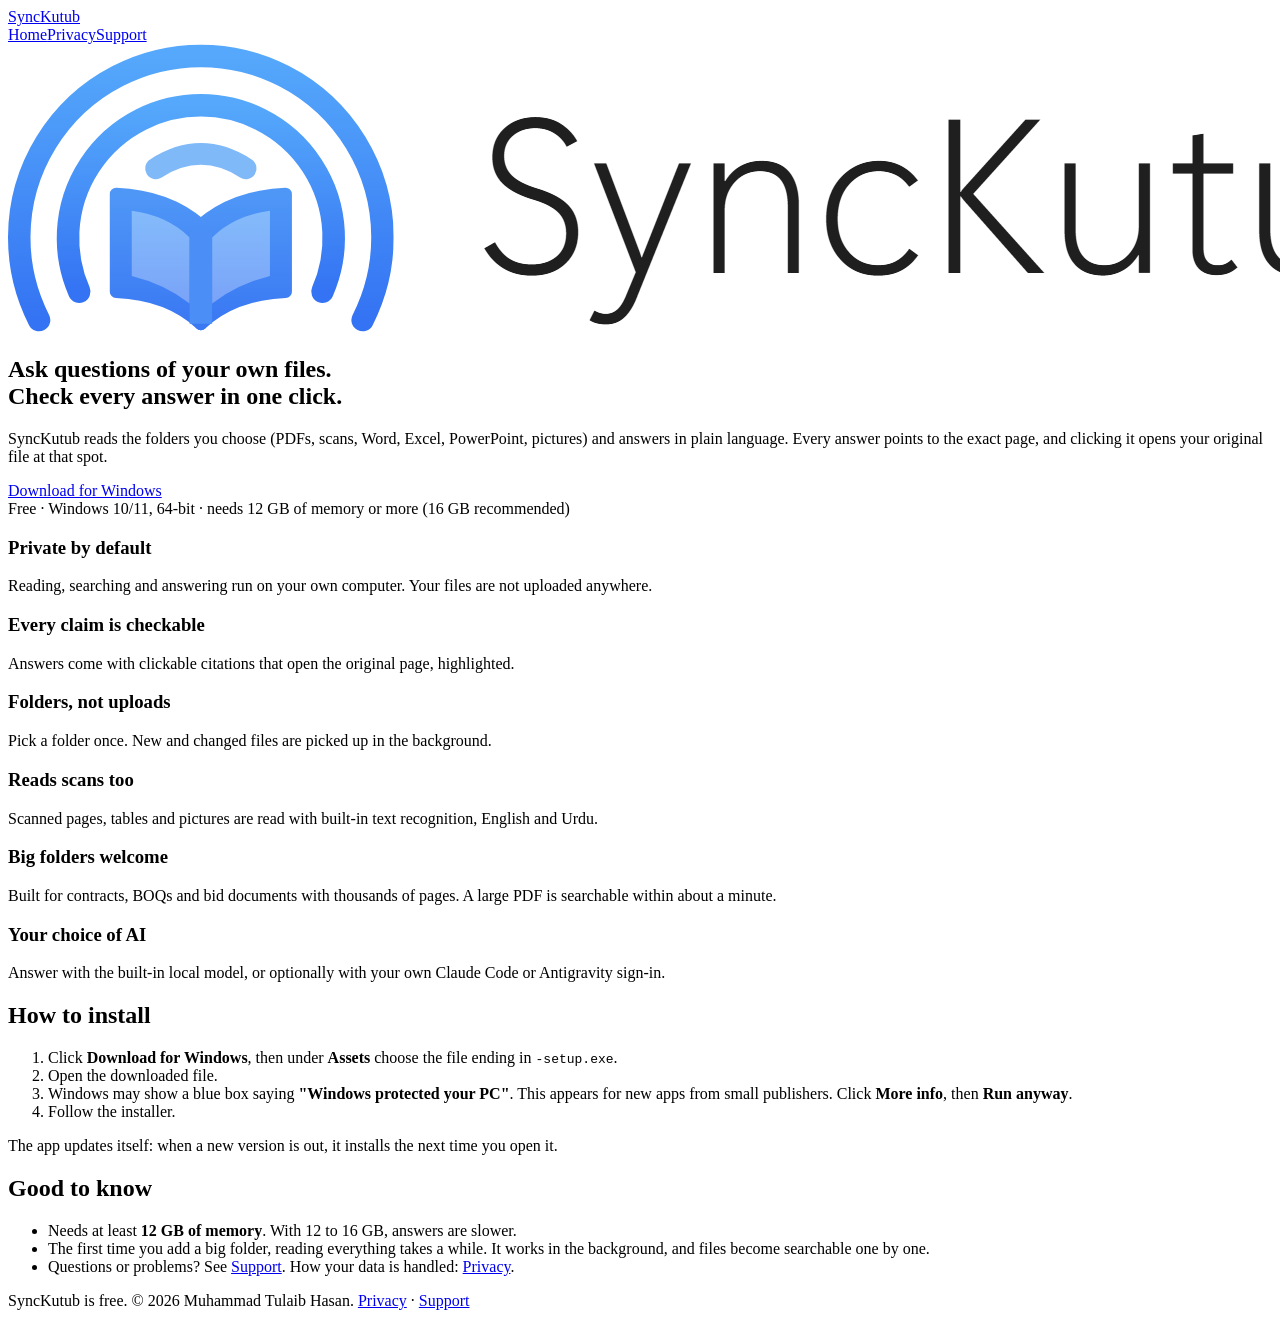
==== synckutub/index.html @ 7b394879 "SyncKutub landing, privacy and support pages Co-Authored-By: Claude Sonnet 5.5 <noreply@anthropic.co" ====
<!doctype html><html lang="en"><head><meta charset="utf-8"><meta name="viewport" content="width=device-width,initial-scale=1">
<title>SyncKutub - ask questions of your own files</title><meta name="description" content="A free Windows app that answers questions from your own files, with clickable citations that open the exact spot."><link rel="icon" href="icon-1024.png"><link rel="stylesheet" href="style.css"></head><body>
<header><div class="wrap"><a class="brand" href="./">SyncKutub</a><nav><a href="./">Home</a><a href="privacy.html">Privacy</a><a href="support.html">Support</a></nav></div></header>
<main class="wrap">
<section class="hero">
<picture><source media="(prefers-color-scheme:dark)" srcset="wordmark-dark.png"><img src="wordmark-light.png" alt="SyncKutub"></picture>
<h1>Ask questions of your own files.<br>Check every answer in one click.</h1>
<p>SyncKutub reads the folders you choose (PDFs, scans, Word, Excel, PowerPoint, pictures) and answers in plain language. Every answer points to the exact page, and clicking it opens your original file at that spot.</p>
<a class="btn" href="https://github.com/tulaibhasan/synckutub-releases/releases/latest">Download for Windows</a>
<div class="small">Free &middot; Windows 10/11, 64-bit &middot; needs 12 GB of memory or more (16 GB recommended)</div>
</section>

<div class="grid">
<div class="card"><h3>Private by default</h3><p>Reading, searching and answering run on your own computer. Your files are not uploaded anywhere.</p></div>
<div class="card"><h3>Every claim is checkable</h3><p>Answers come with clickable citations that open the original page, highlighted.</p></div>
<div class="card"><h3>Folders, not uploads</h3><p>Pick a folder once. New and changed files are picked up in the background.</p></div>
<div class="card"><h3>Reads scans too</h3><p>Scanned pages, tables and pictures are read with built-in text recognition, English and Urdu.</p></div>
<div class="card"><h3>Big folders welcome</h3><p>Built for contracts, BOQs and bid documents with thousands of pages. A large PDF is searchable within about a minute.</p></div>
<div class="card"><h3>Your choice of AI</h3><p>Answer with the built-in local model, or optionally with your own Claude Code or Antigravity sign-in.</p></div>
</div>

<h2>How to install</h2>
<ol>
<li>Click <b>Download for Windows</b>, then under <b>Assets</b> choose the file ending in <code>-setup.exe</code>.</li>
<li>Open the downloaded file.</li>
<li>Windows may show a blue box saying <b>"Windows protected your PC"</b>. This appears for new apps from small publishers. Click <b>More info</b>, then <b>Run anyway</b>.</li>
<li>Follow the installer.</li>
</ol>
<div class="note">The app updates itself: when a new version is out, it installs the next time you open it.</div>

<h2>Good to know</h2>
<ul>
<li>Needs at least <b>12 GB of memory</b>. With 12 to 16 GB, answers are slower.</li>
<li>The first time you add a big folder, reading everything takes a while. It works in the background, and files become searchable one by one.</li>
<li>Questions or problems? See <a href="support.html">Support</a>. How your data is handled: <a href="privacy.html">Privacy</a>.</li>
</ul>
</main>
<footer><div class="wrap">SyncKutub is free. &copy; 2026 Muhammad Tulaib Hasan. <a href="privacy.html">Privacy</a> &middot; <a href="support.html">Support</a></div></footer></body></html>
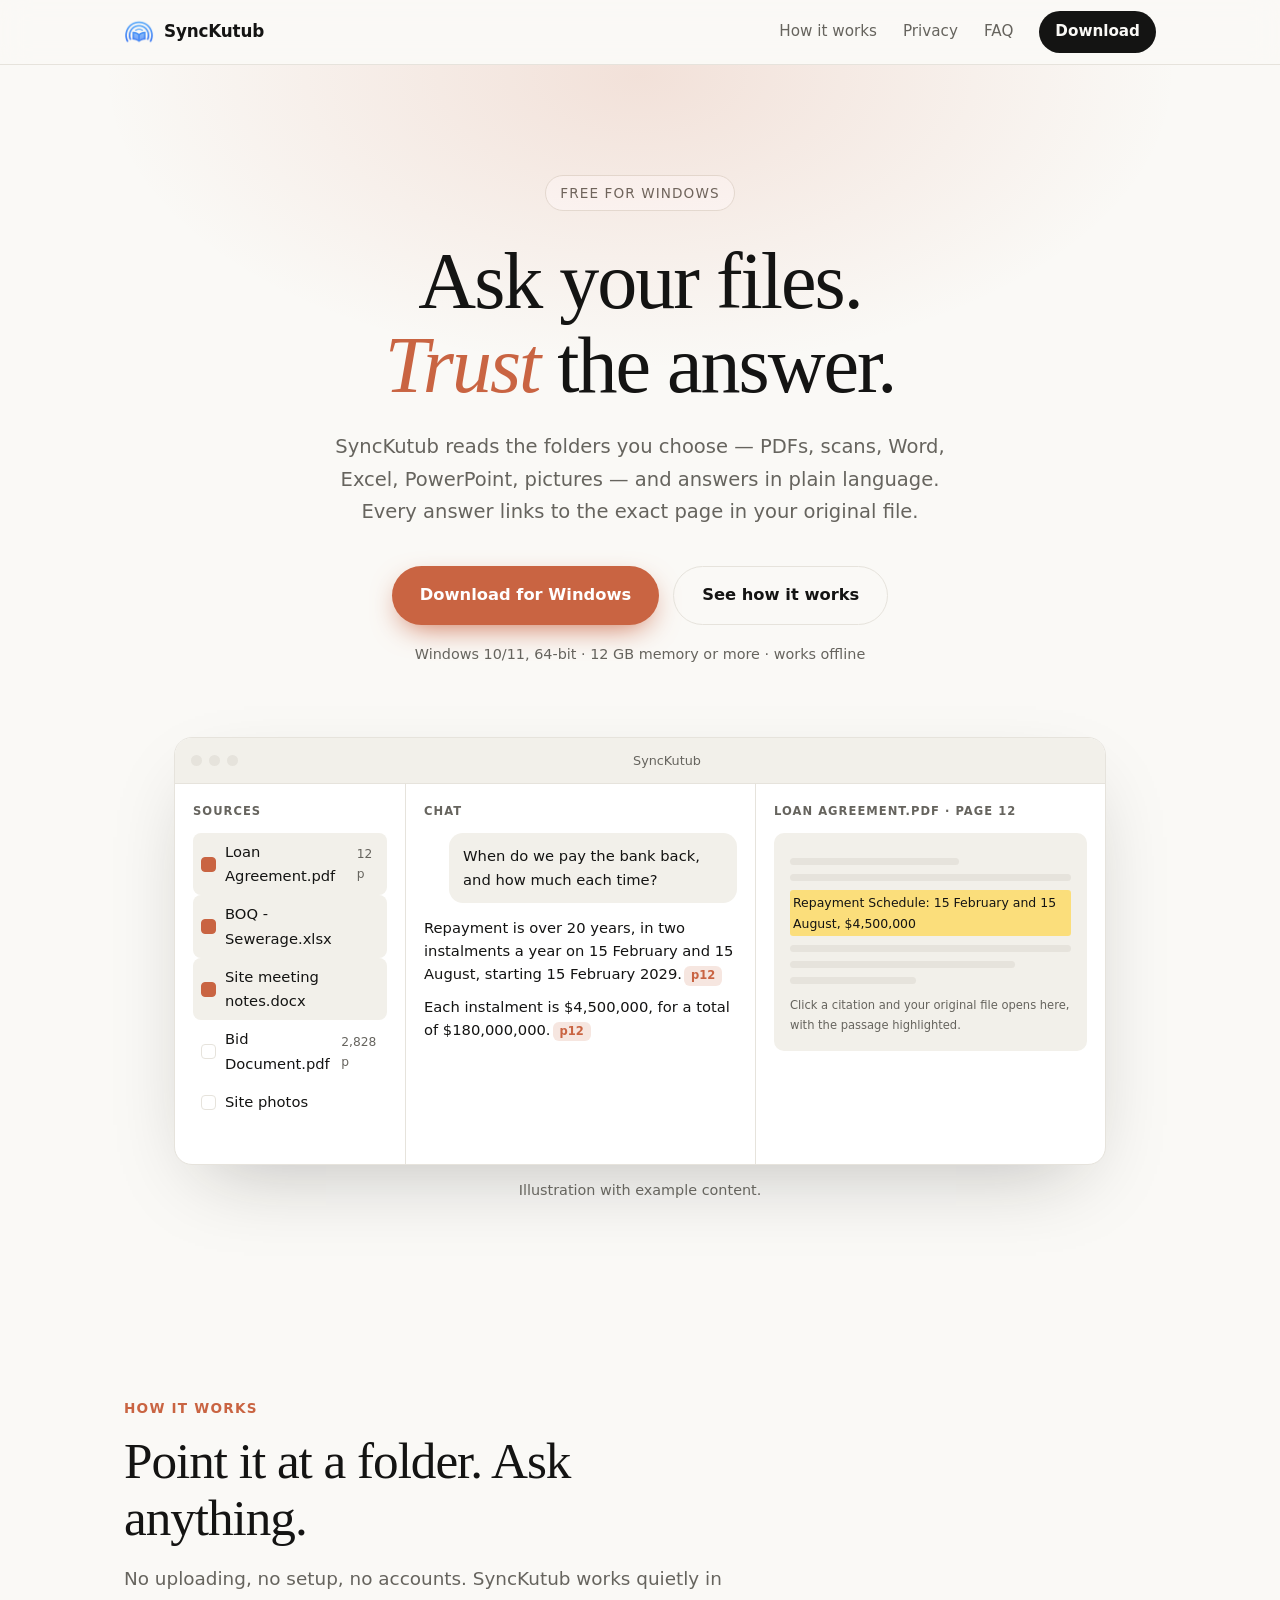
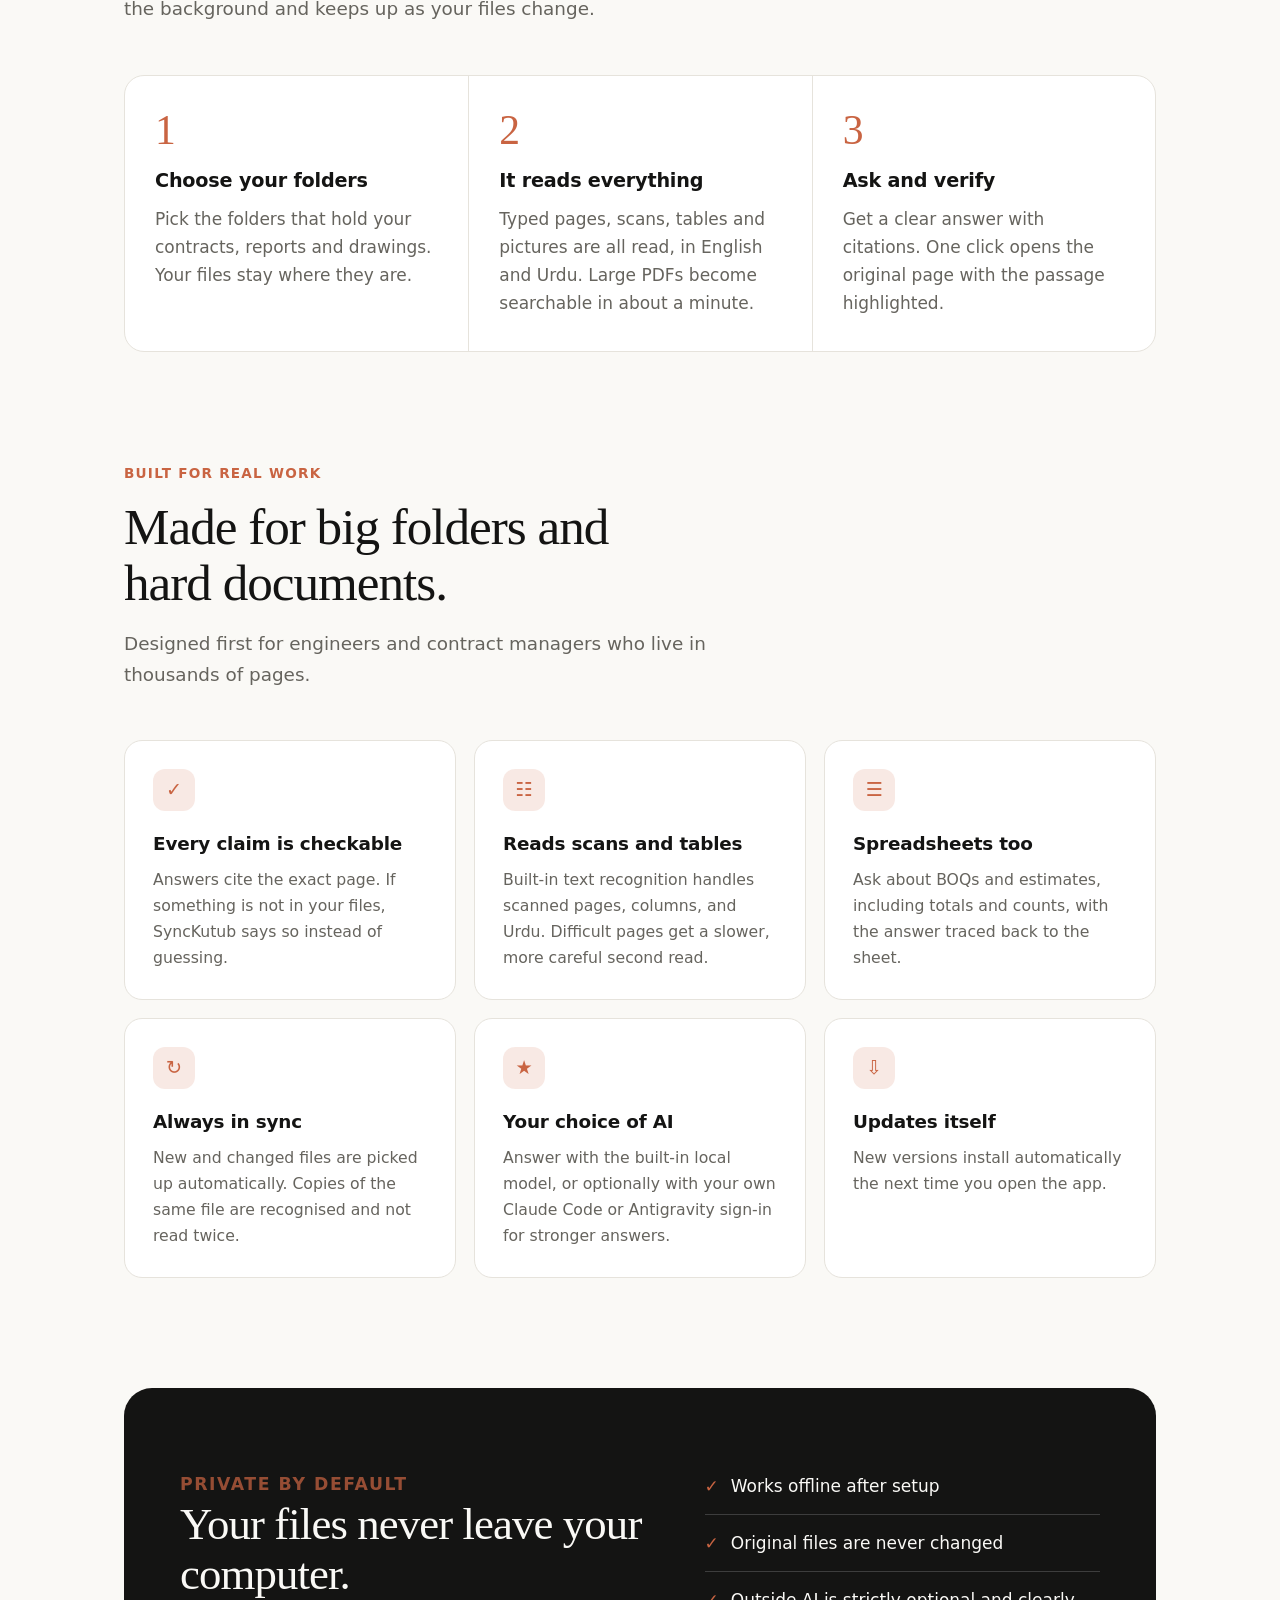
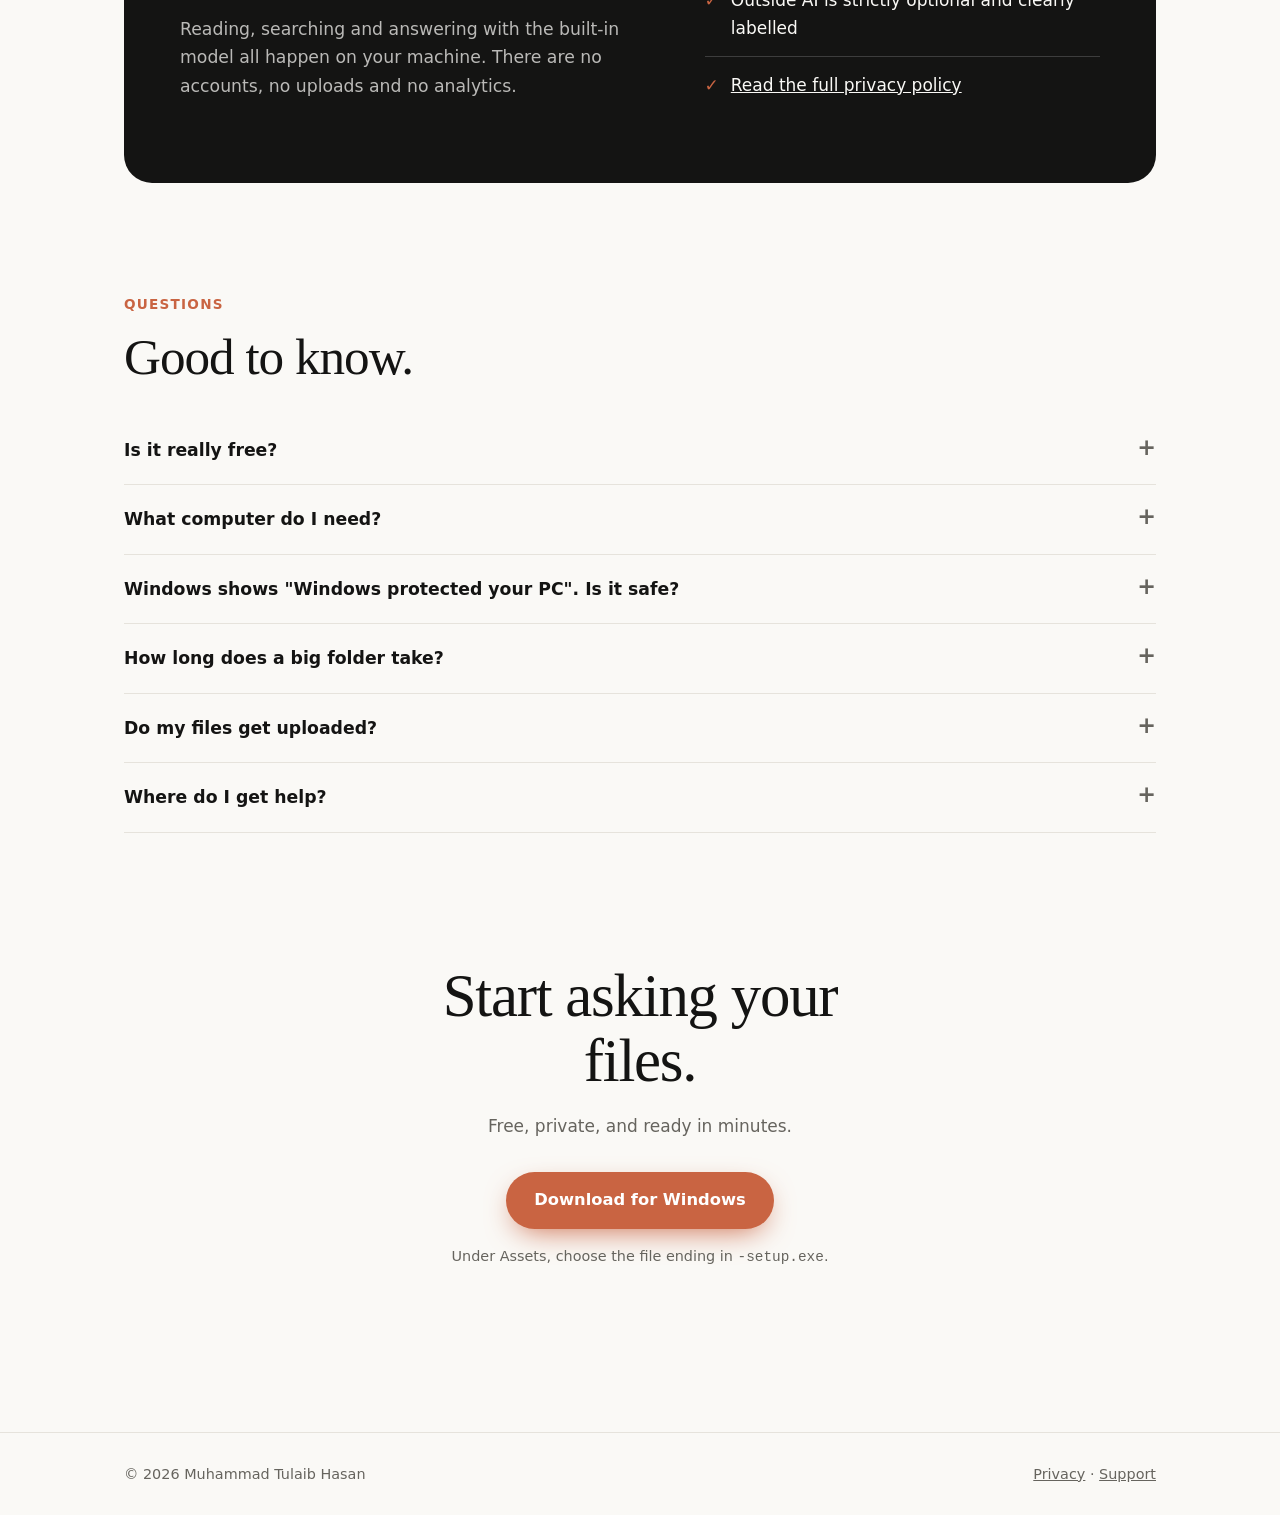
==== commit 05541ff9: "Redesign landing page Co-Authored-By: Claude Sonnet 5.5 <noreply@anthropic.com>" ====
--- a/synckutub/index.html
+++ b/synckutub/index.html
@@ -1,38 +1,90 @@
 <!doctype html><html lang="en"><head><meta charset="utf-8"><meta name="viewport" content="width=device-width,initial-scale=1">
-<title>SyncKutub - ask questions of your own files</title><meta name="description" content="A free Windows app that answers questions from your own files, with clickable citations that open the exact spot."><link rel="icon" href="icon-1024.png"><link rel="stylesheet" href="style.css"></head><body>
-<header><div class="wrap"><a class="brand" href="./">SyncKutub</a><nav><a href="./">Home</a><a href="privacy.html">Privacy</a><a href="support.html">Support</a></nav></div></header>
-<main class="wrap">
-<section class="hero">
-<picture><source media="(prefers-color-scheme:dark)" srcset="wordmark-dark.png"><img src="wordmark-light.png" alt="SyncKutub"></picture>
-<h1>Ask questions of your own files.<br>Check every answer in one click.</h1>
-<p>SyncKutub reads the folders you choose (PDFs, scans, Word, Excel, PowerPoint, pictures) and answers in plain language. Every answer points to the exact page, and clicking it opens your original file at that spot.</p>
-<a class="btn" href="https://github.com/tulaibhasan/synckutub-releases/releases/latest">Download for Windows</a>
-<div class="small">Free &middot; Windows 10/11, 64-bit &middot; needs 12 GB of memory or more (16 GB recommended)</div>
+<title>SyncKutub - ask questions of your own files</title>
+<meta name="description" content="A free Windows app that answers questions from your own files, with clickable citations that open the exact page, highlighted.">
+<meta property="og:title" content="SyncKutub"><meta property="og:description" content="Ask questions of your own files. Check every answer in one click.">
+<link rel="icon" href="icon-1024.png"><link rel="stylesheet" href="style.css"></head><body>
+<header><div class="wrap"><a class="brand" href="./"><img src="icon-1024.png" alt="">SyncKutub</a>
+<nav><a href="#how">How it works</a><a href="#privacy">Privacy</a><a href="#faq">FAQ</a><a class="navbtn" href="https://github.com/tulaibhasan/synckutub-releases/releases/latest">Download</a></nav></div></header>
+
+<main>
+<section class="hero"><div class="wrap">
+<span class="eyebrow">Free for Windows</span>
+<h1>Ask your files. <em>Trust</em> the answer.</h1>
+<p class="lead">SyncKutub reads the folders you choose &mdash; PDFs, scans, Word, Excel, PowerPoint, pictures &mdash; and answers in plain language. Every answer links to the exact page in your original file.</p>
+<div class="cta"><a class="btn" href="https://github.com/tulaibhasan/synckutub-releases/releases/latest">Download for Windows</a><a class="btn ghost" href="#how">See how it works</a></div>
+<p class="small">Windows 10/11, 64-bit &middot; 12 GB memory or more &middot; works offline</p>
+</div>
+
+<div class="stage rv"><div class="app" aria-label="Illustration of the SyncKutub window">
+<div class="bar"><i></i><i></i><i></i><span>SyncKutub</span></div>
+<div class="cols">
+<div class="pane srcs"><h5>Sources</h5>
+<div class="src on"><b></b>Loan Agreement.pdf<small>12 p</small></div>
+<div class="src on"><b></b>BOQ - Sewerage.xlsx</div>
+<div class="src on"><b></b>Site meeting notes.docx</div>
+<div class="src"><b></b>Bid Document.pdf<small>2,828 p</small></div>
+<div class="src"><b></b>Site photos</div></div>
+<div class="pane"><h5>Chat</h5>
+<div class="q">When do we pay the bank back, and how much each time?</div>
+<div class="ans"><p>Repayment is over 20 years, in two instalments a year on 15 February and 15 August, starting 15 February 2029.<span class="cite">p12</span></p>
+<p>Each instalment is $4,500,000, for a total of $180,000,000.<span class="cite">p12</span></p></div></div>
+<div class="pane pg"><h5>Loan Agreement.pdf &middot; page 12</h5>
+<div class="page"><div class="ln" style="width:60%"></div><div class="ln"></div>
+<mark>Repayment Schedule: 15 February and 15 August, $4,500,000</mark>
+<div class="ln"></div><div class="ln" style="width:80%"></div><div class="ln" style="width:45%"></div>
+<div class="cap">Click a citation and your original file opens here, with the passage highlighted.</div></div></div>
+</div></div>
+<p class="small" style="margin-top:14px">Illustration with example content.</p></div>
 </section>
 
+<section class="block" id="how"><div class="wrap">
+<p class="kicker rv">How it works</p>
+<h2 class="big rv">Point it at a folder. Ask anything.</h2>
+<p class="sub rv">No uploading, no setup, no accounts. SyncKutub works quietly in the background and keeps up as your files change.</p>
+<div class="steps rv">
+<div class="step"><div class="n">1</div><h3>Choose your folders</h3><p>Pick the folders that hold your contracts, reports and drawings. Your files stay where they are.</p></div>
+<div class="step"><div class="n">2</div><h3>It reads everything</h3><p>Typed pages, scans, tables and pictures are all read, in English and Urdu. Large PDFs become searchable in about a minute.</p></div>
+<div class="step"><div class="n">3</div><h3>Ask and verify</h3><p>Get a clear answer with citations. One click opens the original page with the passage highlighted.</p></div>
+</div></div></section>
+
+<section class="block"><div class="wrap">
+<p class="kicker rv">Built for real work</p>
+<h2 class="big rv">Made for big folders and hard documents.</h2>
+<p class="sub rv">Designed first for engineers and contract managers who live in thousands of pages.</p>
 <div class="grid">
-<div class="card"><h3>Private by default</h3><p>Reading, searching and answering run on your own computer. Your files are not uploaded anywhere.</p></div>
-<div class="card"><h3>Every claim is checkable</h3><p>Answers come with clickable citations that open the original page, highlighted.</p></div>
-<div class="card"><h3>Folders, not uploads</h3><p>Pick a folder once. New and changed files are picked up in the background.</p></div>
-<div class="card"><h3>Reads scans too</h3><p>Scanned pages, tables and pictures are read with built-in text recognition, English and Urdu.</p></div>
-<div class="card"><h3>Big folders welcome</h3><p>Built for contracts, BOQs and bid documents with thousands of pages. A large PDF is searchable within about a minute.</p></div>
-<div class="card"><h3>Your choice of AI</h3><p>Answer with the built-in local model, or optionally with your own Claude Code or Antigravity sign-in.</p></div>
-</div>
+<div class="card rv"><div class="ic">&#10003;</div><h3>Every claim is checkable</h3><p>Answers cite the exact page. If something is not in your files, SyncKutub says so instead of guessing.</p></div>
+<div class="card rv"><div class="ic">&#9783;</div><h3>Reads scans and tables</h3><p>Built-in text recognition handles scanned pages, columns, and Urdu. Difficult pages get a slower, more careful second read.</p></div>
+<div class="card rv"><div class="ic">&#9776;</div><h3>Spreadsheets too</h3><p>Ask about BOQs and estimates, including totals and counts, with the answer traced back to the sheet.</p></div>
+<div class="card rv"><div class="ic">&#8635;</div><h3>Always in sync</h3><p>New and changed files are picked up automatically. Copies of the same file are recognised and not read twice.</p></div>
+<div class="card rv"><div class="ic">&#9733;</div><h3>Your choice of AI</h3><p>Answer with the built-in local model, or optionally with your own Claude Code or Antigravity sign-in for stronger answers.</p></div>
+<div class="card rv"><div class="ic">&#8681;</div><h3>Updates itself</h3><p>New versions install automatically the next time you open the app.</p></div>
+</div></div></section>
 
-<h2>How to install</h2>
-<ol>
-<li>Click <b>Download for Windows</b>, then under <b>Assets</b> choose the file ending in <code>-setup.exe</code>.</li>
-<li>Open the downloaded file.</li>
-<li>Windows may show a blue box saying <b>"Windows protected your PC"</b>. This appears for new apps from small publishers. Click <b>More info</b>, then <b>Run anyway</b>.</li>
-<li>Follow the installer.</li>
-</ol>
-<div class="note">The app updates itself: when a new version is out, it installs the next time you open it.</div>
+<section class="block" id="privacy"><div class="wrap"><div class="privacy rv">
+<div><p class="kicker">Private by default</p><h2>Your files never leave your computer.</h2><p>Reading, searching and answering with the built-in model all happen on your machine. There are no accounts, no uploads and no analytics.</p></div>
+<ul><li><b>&#10003;</b>Works offline after setup</li><li><b>&#10003;</b>Original files are never changed</li><li><b>&#10003;</b>Outside AI is strictly optional and clearly labelled</li><li><b>&#10003;</b><span><a href="privacy.html" style="color:inherit">Read the full privacy policy</a></span></li></ul>
+</div></div></section>
 
-<h2>Good to know</h2>
-<ul>
-<li>Needs at least <b>12 GB of memory</b>. With 12 to 16 GB, answers are slower.</li>
-<li>The first time you add a big folder, reading everything takes a while. It works in the background, and files become searchable one by one.</li>
-<li>Questions or problems? See <a href="support.html">Support</a>. How your data is handled: <a href="privacy.html">Privacy</a>.</li>
-</ul>
+<section class="block" id="faq"><div class="wrap">
+<p class="kicker rv">Questions</p><h2 class="big rv">Good to know.</h2>
+<div class="faq rv" style="margin-top:30px">
+<details><summary>Is it really free?</summary><p>Yes. SyncKutub is free to download and use.</p></details>
+<details><summary>What computer do I need?</summary><p>Windows 10 or 11 (64-bit) with at least 12 GB of memory. 16 GB or more is recommended; with 12 to 16 GB, answers are slower.</p></details>
+<details><summary>Windows shows "Windows protected your PC". Is it safe?</summary><p>This warning appears for new apps from small publishers. Click <b>More info</b>, then <b>Run anyway</b>. The installer is published openly on GitHub.</p></details>
+<details><summary>How long does a big folder take?</summary><p>It works in the background and files become searchable one by one. A large PDF is searchable by words in about a minute; scanned and image-heavy folders take longer.</p></details>
+<details><summary>Do my files get uploaded?</summary><p>No. Only if you choose Claude Code or Antigravity as the answering tool are the short passages for your question sent to that service, under your own sign-in. The app tells you when this is on.</p></details>
+<details><summary>Where do I get help?</summary><p>See the <a href="support.html">support page</a>.</p></details>
+</div></div></section>
+
+<section class="final"><div class="wrap rv">
+<h2>Start asking your files.</h2><p>Free, private, and ready in minutes.</p>
+<a class="btn" href="https://github.com/tulaibhasan/synckutub-releases/releases/latest">Download for Windows</a>
+<p class="small" style="margin-top:16px">Under Assets, choose the file ending in <code>-setup.exe</code>.</p></div></section>
 </main>
-<footer><div class="wrap">SyncKutub is free. &copy; 2026 Muhammad Tulaib Hasan. <a href="privacy.html">Privacy</a> &middot; <a href="support.html">Support</a></div></footer></body></html>
+
+<footer><div class="wrap"><span>&copy; 2026 Muhammad Tulaib Hasan</span><span><a href="privacy.html">Privacy</a> &middot; <a href="support.html">Support</a></span></div></footer>
+<script>
+var els=document.querySelectorAll('.rv');
+if('IntersectionObserver' in window){var io=new IntersectionObserver(function(e){e.forEach(function(x){if(x.isIntersecting){x.target.classList.add('in');io.unobserve(x.target)}})},{threshold:.12});els.forEach(function(el){io.observe(el)})}else{els.forEach(function(el){el.classList.add('in')})}
+</script>
+</body></html>
--- a/synckutub/style.css
+++ b/synckutub/style.css
@@ -0,0 +1,120 @@
+:root{
+  --bg:#faf9f6;--bg2:#f2f0ea;--fg:#141413;--mute:#66645e;--line:#e6e3dc;--card:#ffffff;
+  --accent:#c96442;--accent-ink:#ffffff;--blue:#2f6fed;--glow:rgba(201,100,66,.16);--shadow:0 30px 80px -30px rgba(20,20,19,.28);
+  --serif:"Iowan Old Style","Palatino Linotype",Palatino,Georgia,"Times New Roman",serif;
+  --sans:"Segoe UI Variable Text","Segoe UI",system-ui,-apple-system,sans-serif;
+}
+@media (prefers-color-scheme:dark){:root{
+  --bg:#141413;--bg2:#1c1c1a;--fg:#f3f1ea;--mute:#a09d94;--line:#2e2d2a;--card:#1f1f1d;
+  --accent:#e07a56;--glow:rgba(224,122,86,.14);--shadow:0 30px 80px -30px rgba(0,0,0,.8);--blue:#6b9bff}}
+*{box-sizing:border-box}
+html{scroll-behavior:smooth}
+body{margin:0;background:var(--bg);color:var(--fg);font:17px/1.65 var(--sans);-webkit-font-smoothing:antialiased}
+.wrap{max-width:1080px;margin:0 auto;padding:0 24px}
+a{color:var(--accent)}
+/* header */
+header{position:sticky;top:0;z-index:20;background:color-mix(in srgb,var(--bg) 82%,transparent);backdrop-filter:blur(14px);-webkit-backdrop-filter:blur(14px);border-bottom:1px solid var(--line)}
+header .wrap{display:flex;align-items:center;justify-content:space-between;height:64px}
+header a.brand{display:flex;align-items:center;gap:10px;font-weight:600;color:var(--fg);text-decoration:none;font-size:1.05rem;letter-spacing:-.01em}
+header a.brand img{width:30px;height:30px;border-radius:8px}
+nav{display:flex;align-items:center;gap:26px}
+nav a{color:var(--mute);text-decoration:none;font-size:.95rem}
+nav a:hover{color:var(--fg)}
+nav a.navbtn{background:var(--fg);color:var(--bg);padding:8px 16px;border-radius:999px;font-weight:600}
+nav a.navbtn:hover{color:var(--bg);opacity:.88}
+/* buttons */
+.btn{display:inline-flex;align-items:center;gap:8px;background:var(--accent);color:var(--accent-ink);padding:15px 28px;border-radius:999px;text-decoration:none;font-weight:600;font-size:1.02rem;box-shadow:0 10px 30px -10px var(--accent);transition:transform .15s,box-shadow .15s}
+.btn:hover{transform:translateY(-2px)}
+.btn.ghost{background:transparent;color:var(--fg);box-shadow:none;border:1px solid var(--line)}
+.btn.ghost:hover{border-color:var(--mute)}
+.small{font-size:.9rem;color:var(--mute)}
+/* hero */
+.hero{position:relative;text-align:center;padding:110px 0 70px;overflow:hidden}
+.hero::before{content:"";position:absolute;inset:-200px 0 auto 0;height:700px;background:radial-gradient(ellipse 60% 60% at 50% 30%,var(--glow),transparent 70%);pointer-events:none}
+.eyebrow{display:inline-block;font-size:.85rem;letter-spacing:.08em;text-transform:uppercase;color:var(--mute);border:1px solid var(--line);padding:6px 14px;border-radius:999px;margin-bottom:28px;background:var(--card)}
+.hero h1{position:relative;font-family:var(--serif);font-weight:500;font-size:clamp(2.6rem,6.4vw,5rem);line-height:1.05;letter-spacing:-.025em;margin:0 auto 24px;max-width:15ch}
+.hero h1 em{font-style:italic;color:var(--accent)}
+.hero .lead{position:relative;color:var(--mute);font-size:1.22rem;max-width:620px;margin:0 auto 38px}
+.cta{position:relative;display:flex;gap:14px;justify-content:center;flex-wrap:wrap}
+.hero .small{position:relative;margin-top:18px}
+/* app mock */
+.stage{position:relative;max-width:980px;margin:70px auto 0;padding:0 24px}
+.app{background:var(--card);border:1px solid var(--line);border-radius:18px;box-shadow:var(--shadow);overflow:hidden;text-align:left;font-size:.92rem}
+.bar{display:flex;align-items:center;gap:7px;padding:12px 16px;border-bottom:1px solid var(--line);background:var(--bg2)}
+.bar i{width:11px;height:11px;border-radius:50%;background:var(--line);display:block}
+.bar span{margin:0 auto;color:var(--mute);font-size:.8rem}
+.cols{display:grid;grid-template-columns:230px 1fr 1fr}
+.pane{padding:18px;min-height:380px}
+.pane+.pane{border-left:1px solid var(--line)}
+.pane h5{margin:0 0 12px;font-size:.72rem;letter-spacing:.09em;text-transform:uppercase;color:var(--mute);font-weight:600}
+.src{display:flex;align-items:center;gap:9px;padding:7px 8px;border-radius:8px;color:var(--fg)}
+.src.on{background:var(--bg2)}
+.src b{width:15px;height:15px;border-radius:4px;border:1.5px solid var(--line);display:inline-block;flex:none}
+.src.on b{background:var(--accent);border-color:var(--accent)}
+.src small{color:var(--mute);margin-left:auto}
+.q{background:var(--bg2);border-radius:14px;padding:11px 14px;margin-bottom:14px;max-width:92%;margin-left:auto}
+.ans p{margin:0 0 10px;line-height:1.55}
+.cite{display:inline-block;font-size:.72rem;font-weight:600;background:color-mix(in srgb,var(--accent) 16%,transparent);color:var(--accent);padding:1px 7px;border-radius:6px;margin-left:2px}
+.page{background:var(--bg2);border-radius:10px;padding:16px;font-size:.78rem;color:var(--mute);line-height:1.7}
+.page .ln{height:7px;border-radius:4px;background:var(--line);margin:9px 0}
+.page mark{background:color-mix(in srgb,#ffd84d 70%,transparent);color:var(--fg);padding:2px 3px;border-radius:3px;display:inline-block}
+.page .cap{font-size:.72rem;margin-top:12px;color:var(--mute)}
+/* sections */
+section.block{padding:110px 0 0}
+.kicker{font-size:.85rem;letter-spacing:.09em;text-transform:uppercase;color:var(--accent);font-weight:600;margin:0 0 14px}
+h2.big{font-family:var(--serif);font-weight:500;font-size:clamp(2rem,4.4vw,3.2rem);line-height:1.1;letter-spacing:-.02em;margin:0 0 18px;max-width:20ch}
+.sub{color:var(--mute);font-size:1.15rem;max-width:620px;margin:0 0 50px}
+.steps{display:grid;grid-template-columns:repeat(3,1fr);gap:0;border:1px solid var(--line);border-radius:20px;overflow:hidden;background:var(--card)}
+.step{padding:34px 30px}
+.step+.step{border-left:1px solid var(--line)}
+.step .n{font-family:var(--serif);font-size:2.6rem;color:var(--accent);line-height:1}
+.step h3{margin:14px 0 8px;font-size:1.2rem;letter-spacing:-.01em}
+.step p{margin:0;color:var(--mute)}
+.grid{display:grid;grid-template-columns:repeat(3,1fr);gap:18px}
+.card{background:var(--card);border:1px solid var(--line);border-radius:18px;padding:28px;transition:transform .2s,border-color .2s}
+.card:hover{transform:translateY(-4px);border-color:var(--mute)}
+.card .ic{width:42px;height:42px;border-radius:12px;background:color-mix(in srgb,var(--accent) 14%,transparent);color:var(--accent);display:grid;place-items:center;font-size:1.2rem;margin-bottom:18px}
+.card h3{margin:0 0 8px;font-size:1.15rem;letter-spacing:-.01em}
+.card p{margin:0;color:var(--mute);font-size:.98rem}
+.privacy{background:var(--fg);color:var(--bg);border-radius:28px;padding:70px 56px;display:grid;grid-template-columns:1.2fr 1fr;gap:50px;align-items:center}
+.privacy h2{font-family:var(--serif);font-weight:500;font-size:clamp(1.9rem,3.8vw,2.8rem);line-height:1.12;letter-spacing:-.02em;margin:0 0 16px}
+.privacy p{margin:0;opacity:.72;font-size:1.08rem}
+.privacy ul{list-style:none;margin:0;padding:0}
+.privacy li{padding:14px 0;border-bottom:1px solid color-mix(in srgb,var(--bg) 18%,transparent);display:flex;gap:12px}
+.privacy li:last-child{border:0}
+.privacy li b{color:var(--accent);flex:none}
+.faq details{border-bottom:1px solid var(--line);padding:20px 0}
+.faq summary{cursor:pointer;font-weight:600;font-size:1.08rem;list-style:none;display:flex;justify-content:space-between;gap:20px}
+.faq summary::after{content:"+";color:var(--mute);font-size:1.4rem;line-height:1}
+.faq details[open] summary::after{content:"\2212"}
+.faq p{color:var(--mute);margin:12px 0 0;max-width:70ch}
+.final{text-align:center;padding:130px 0 40px}
+.final h2{font-family:var(--serif);font-weight:500;font-size:clamp(2.2rem,5vw,3.8rem);line-height:1.08;letter-spacing:-.02em;margin:0 auto 18px;max-width:16ch}
+.final p{color:var(--mute);margin:0 auto 32px;max-width:520px}
+footer{border-top:1px solid var(--line);margin-top:90px;padding:30px 0;color:var(--mute);font-size:.9rem}
+footer .wrap{display:flex;justify-content:space-between;flex-wrap:wrap;gap:10px}
+footer a{color:var(--mute)}
+/* reveal */
+.rv{opacity:0;transform:translateY(22px);transition:opacity .7s ease,transform .7s ease}
+.rv.in{opacity:1;transform:none}
+@media (prefers-reduced-motion:reduce){.rv{opacity:1;transform:none;transition:none}html{scroll-behavior:auto}}
+/* document pages */
+main.doc{max-width:760px;margin:0 auto;padding:70px 24px 20px}
+main.doc h1{font-family:var(--serif);font-weight:500;font-size:2.8rem;letter-spacing:-.02em;margin:0 0 6px}
+main.doc h2{font-size:1.35rem;margin:38px 0 10px;letter-spacing:-.01em}
+main.doc h3{margin:24px 0 4px;font-size:1.05rem}
+main.doc li{margin:8px 0}
+.note{background:var(--card);border:1px solid var(--line);border-left:4px solid var(--accent);border-radius:10px;padding:14px 18px}
+/* phone */
+@media (max-width:860px){
+  .cols{grid-template-columns:1fr}
+  .pane+.pane{border-left:0;border-top:1px solid var(--line)}
+  .pane{min-height:0}
+  .pane.srcs,.pane.pg{display:none}
+  .steps,.grid{grid-template-columns:1fr}
+  .step+.step{border-left:0;border-top:1px solid var(--line)}
+  .privacy{grid-template-columns:1fr;padding:40px 28px}
+  .hero{padding-top:70px}
+  nav a:not(.navbtn){display:none}
+  section.block{padding-top:80px}
+}
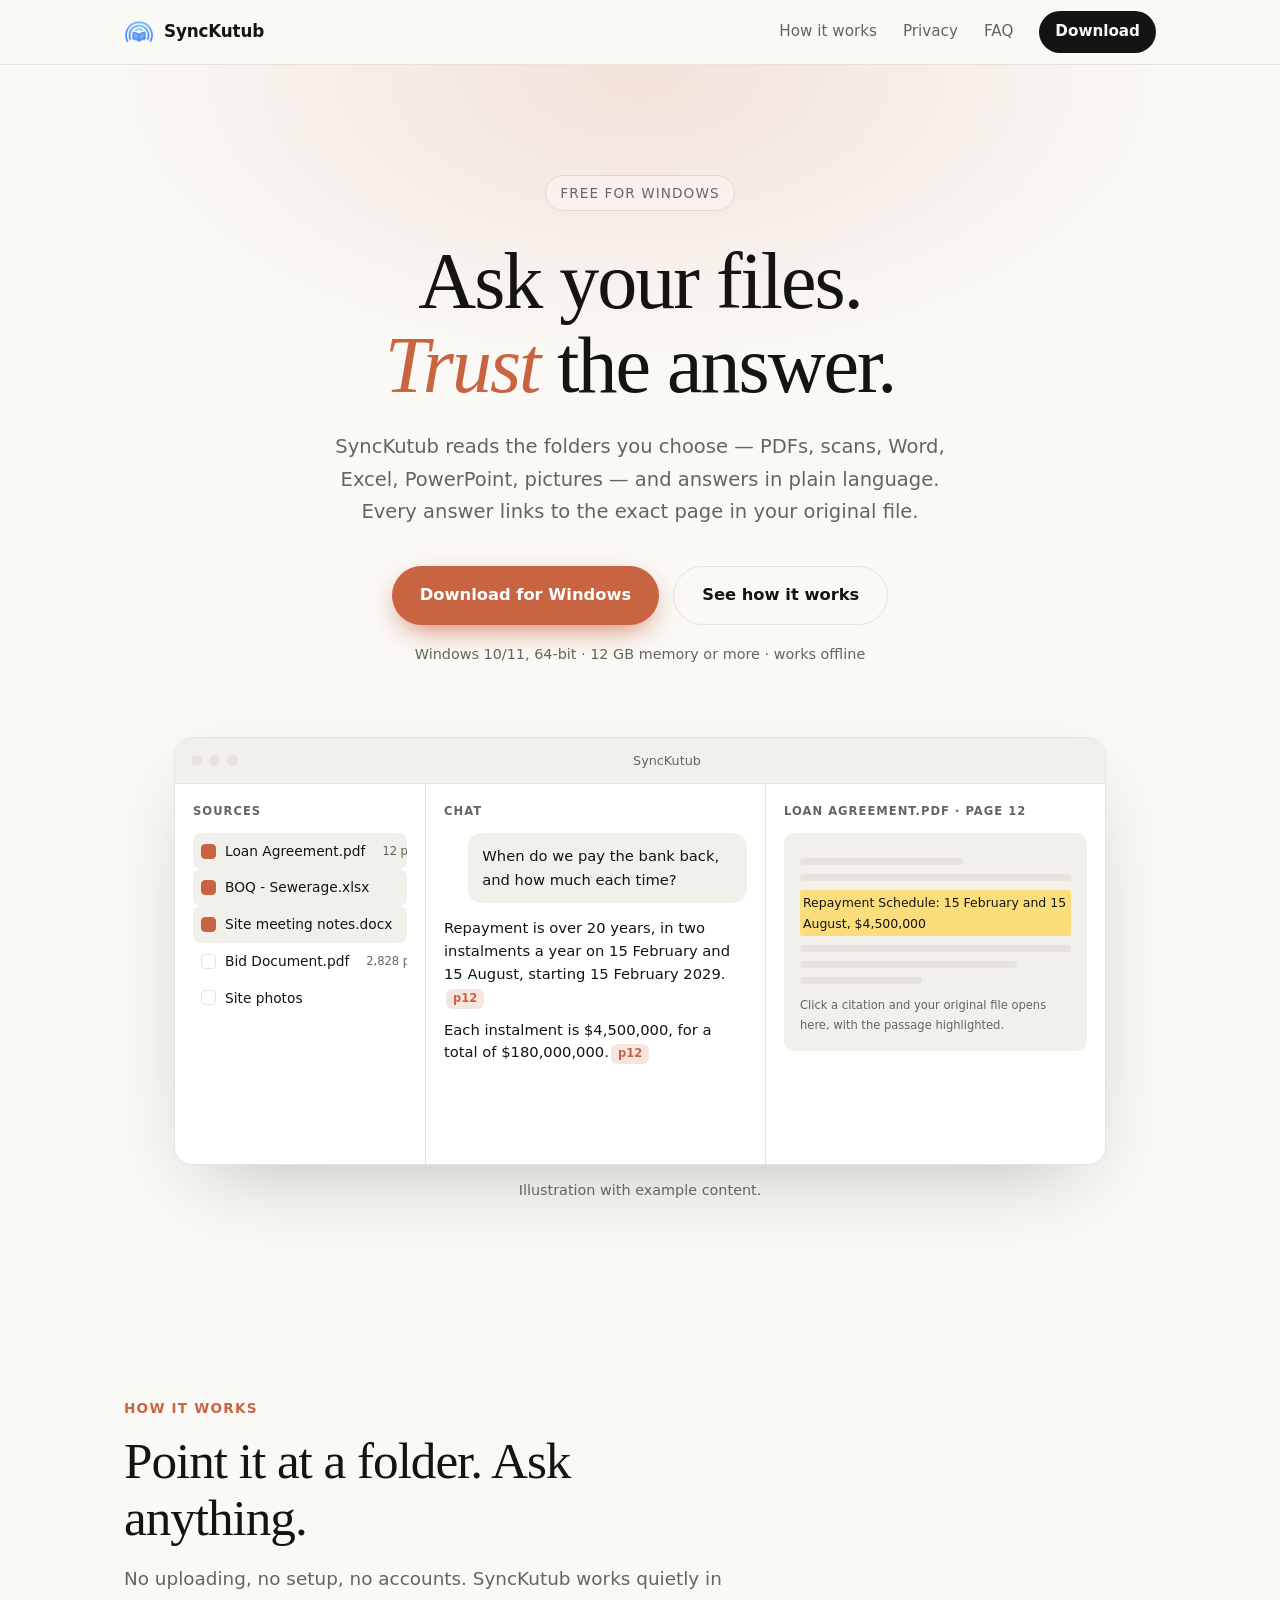
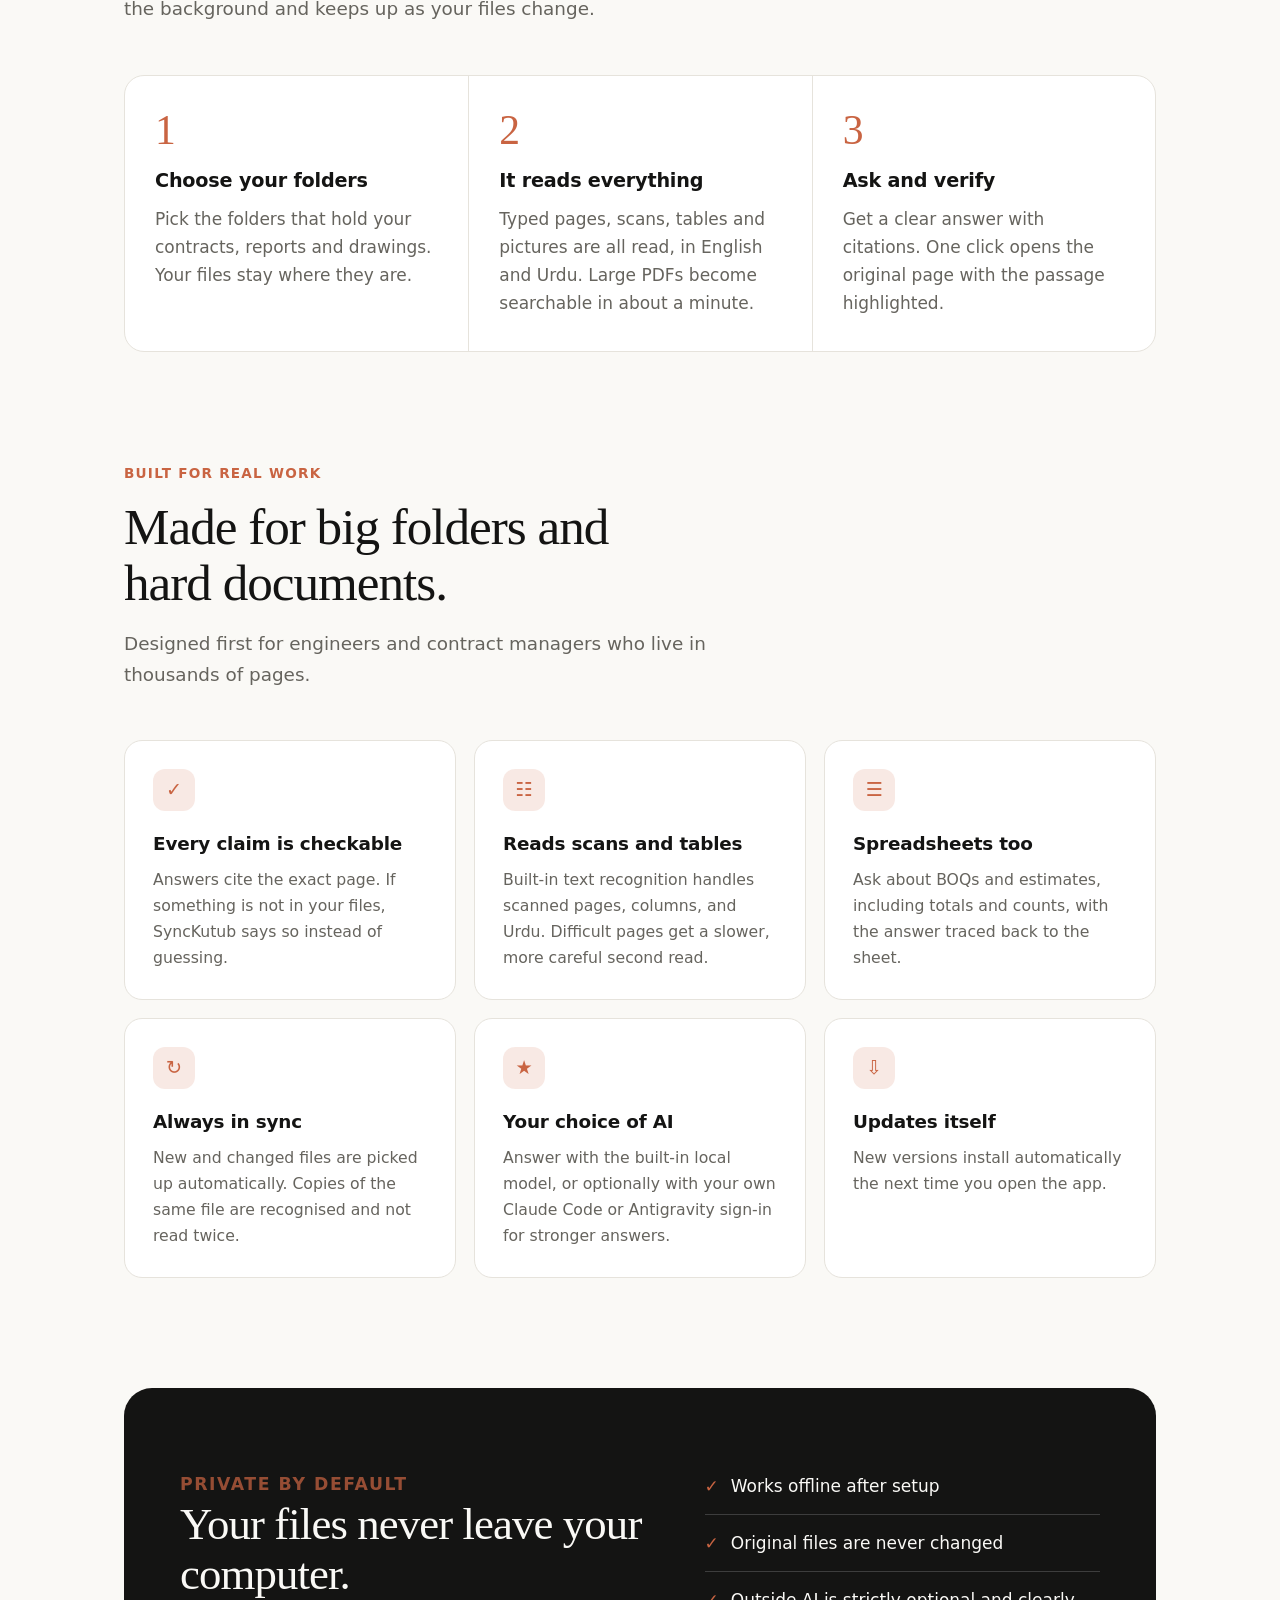
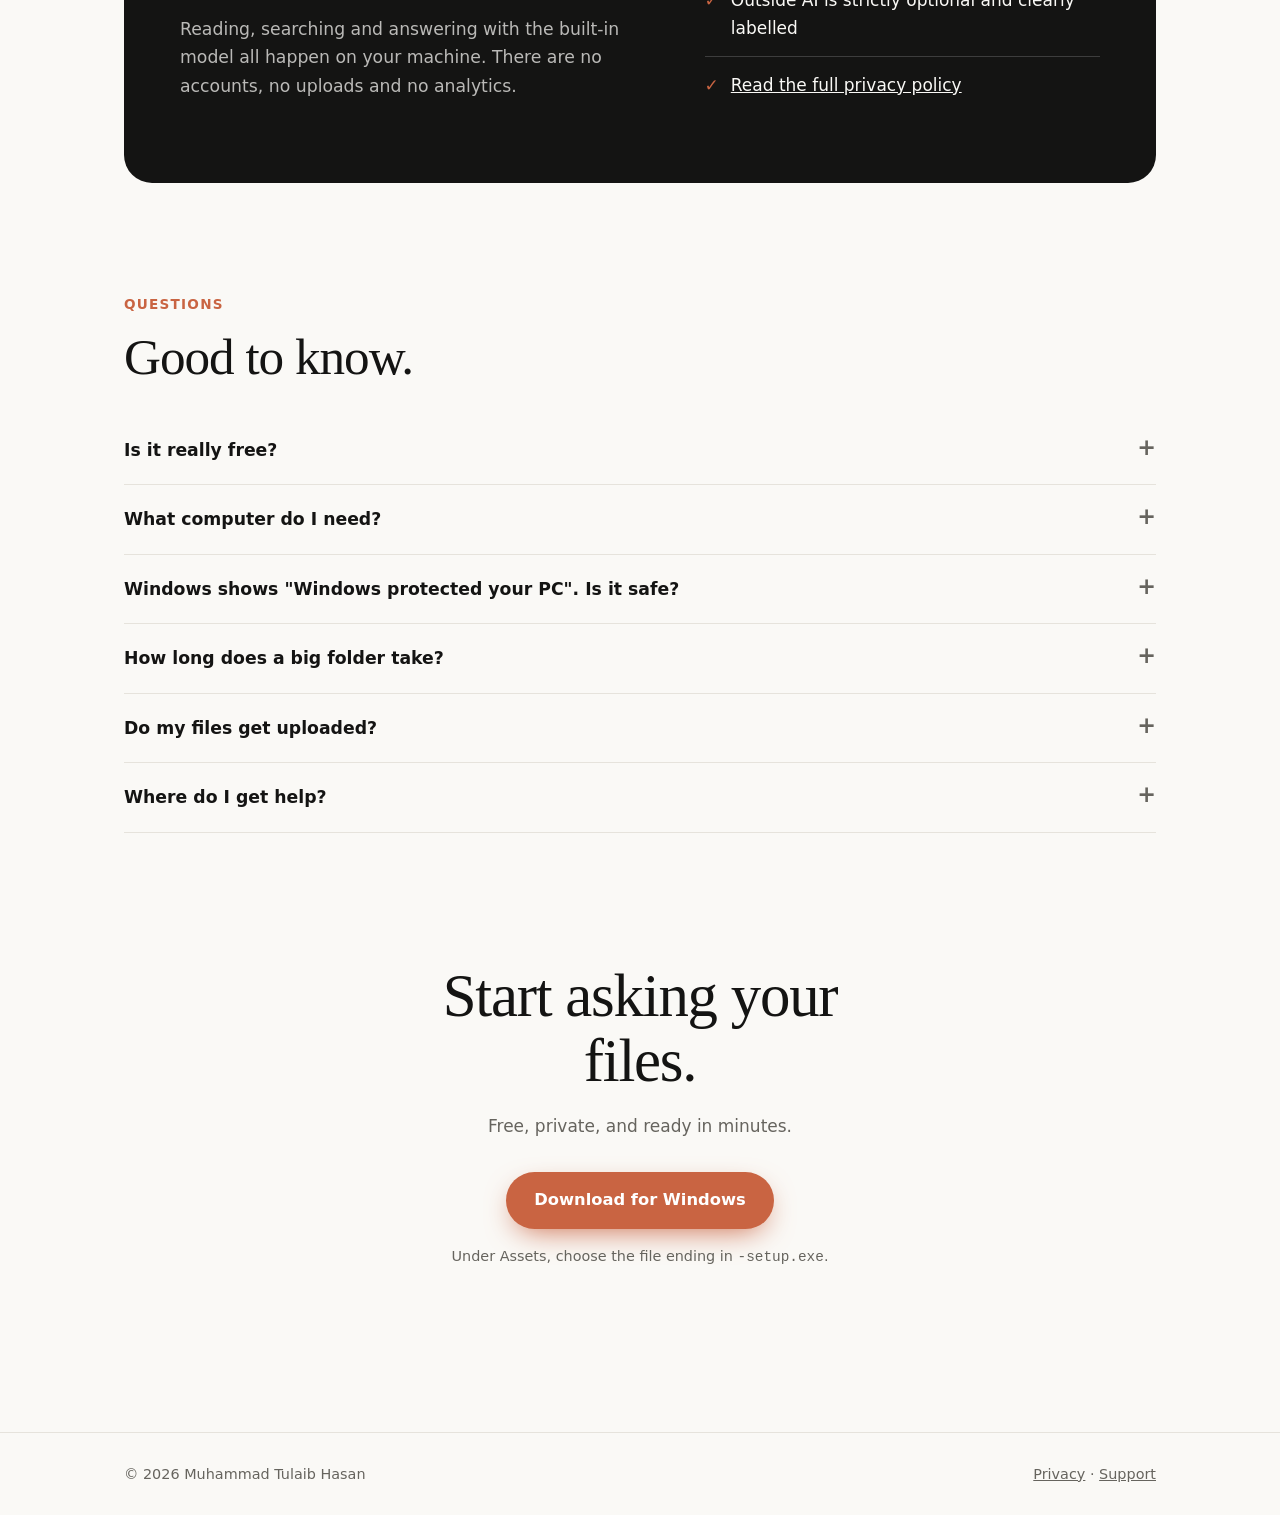
==== commit 44d9c9a7: "Tidy sources list in page illustration Co-Authored-By: Claude Sonnet 5.5 <noreply@anthropic.com>" ====
--- a/synckutub/index.html
+++ b/synckutub/index.html
@@ -2,7 +2,7 @@
 <title>SyncKutub - ask questions of your own files</title>
 <meta name="description" content="A free Windows app that answers questions from your own files, with clickable citations that open the exact page, highlighted.">
 <meta property="og:title" content="SyncKutub"><meta property="og:description" content="Ask questions of your own files. Check every answer in one click.">
-<link rel="icon" href="icon-1024.png"><link rel="stylesheet" href="style.css"></head><body>
+<link rel="icon" href="icon-1024.png"><link rel="stylesheet" href="style.css?v=3"></head><body>
 <header><div class="wrap"><a class="brand" href="./"><img src="icon-1024.png" alt="">SyncKutub</a>
 <nav><a href="#how">How it works</a><a href="#privacy">Privacy</a><a href="#faq">FAQ</a><a class="navbtn" href="https://github.com/tulaibhasan/synckutub-releases/releases/latest">Download</a></nav></div></header>
 
--- a/synckutub/style.css
+++ b/synckutub/style.css
@@ -43,7 +43,7 @@
 .bar{display:flex;align-items:center;gap:7px;padding:12px 16px;border-bottom:1px solid var(--line);background:var(--bg2)}
 .bar i{width:11px;height:11px;border-radius:50%;background:var(--line);display:block}
 .bar span{margin:0 auto;color:var(--mute);font-size:.8rem}
-.cols{display:grid;grid-template-columns:230px 1fr 1fr}
+.cols{display:grid;grid-template-columns:250px 1fr 1fr}
 .pane{padding:18px;min-height:380px}
 .pane+.pane{border-left:1px solid var(--line)}
 .pane h5{margin:0 0 12px;font-size:.72rem;letter-spacing:.09em;text-transform:uppercase;color:var(--mute);font-weight:600}
@@ -51,7 +51,8 @@
 .src.on{background:var(--bg2)}
 .src b{width:15px;height:15px;border-radius:4px;border:1.5px solid var(--line);display:inline-block;flex:none}
 .src.on b{background:var(--accent);border-color:var(--accent)}
-.src small{color:var(--mute);margin-left:auto}
+.src{white-space:nowrap;overflow:hidden;text-overflow:ellipsis;font-size:.86rem}
+.src small{color:var(--mute);margin-left:auto;padding-left:8px}
 .q{background:var(--bg2);border-radius:14px;padding:11px 14px;margin-bottom:14px;max-width:92%;margin-left:auto}
 .ans p{margin:0 0 10px;line-height:1.55}
 .cite{display:inline-block;font-size:.72rem;font-weight:600;background:color-mix(in srgb,var(--accent) 16%,transparent);color:var(--accent);padding:1px 7px;border-radius:6px;margin-left:2px}
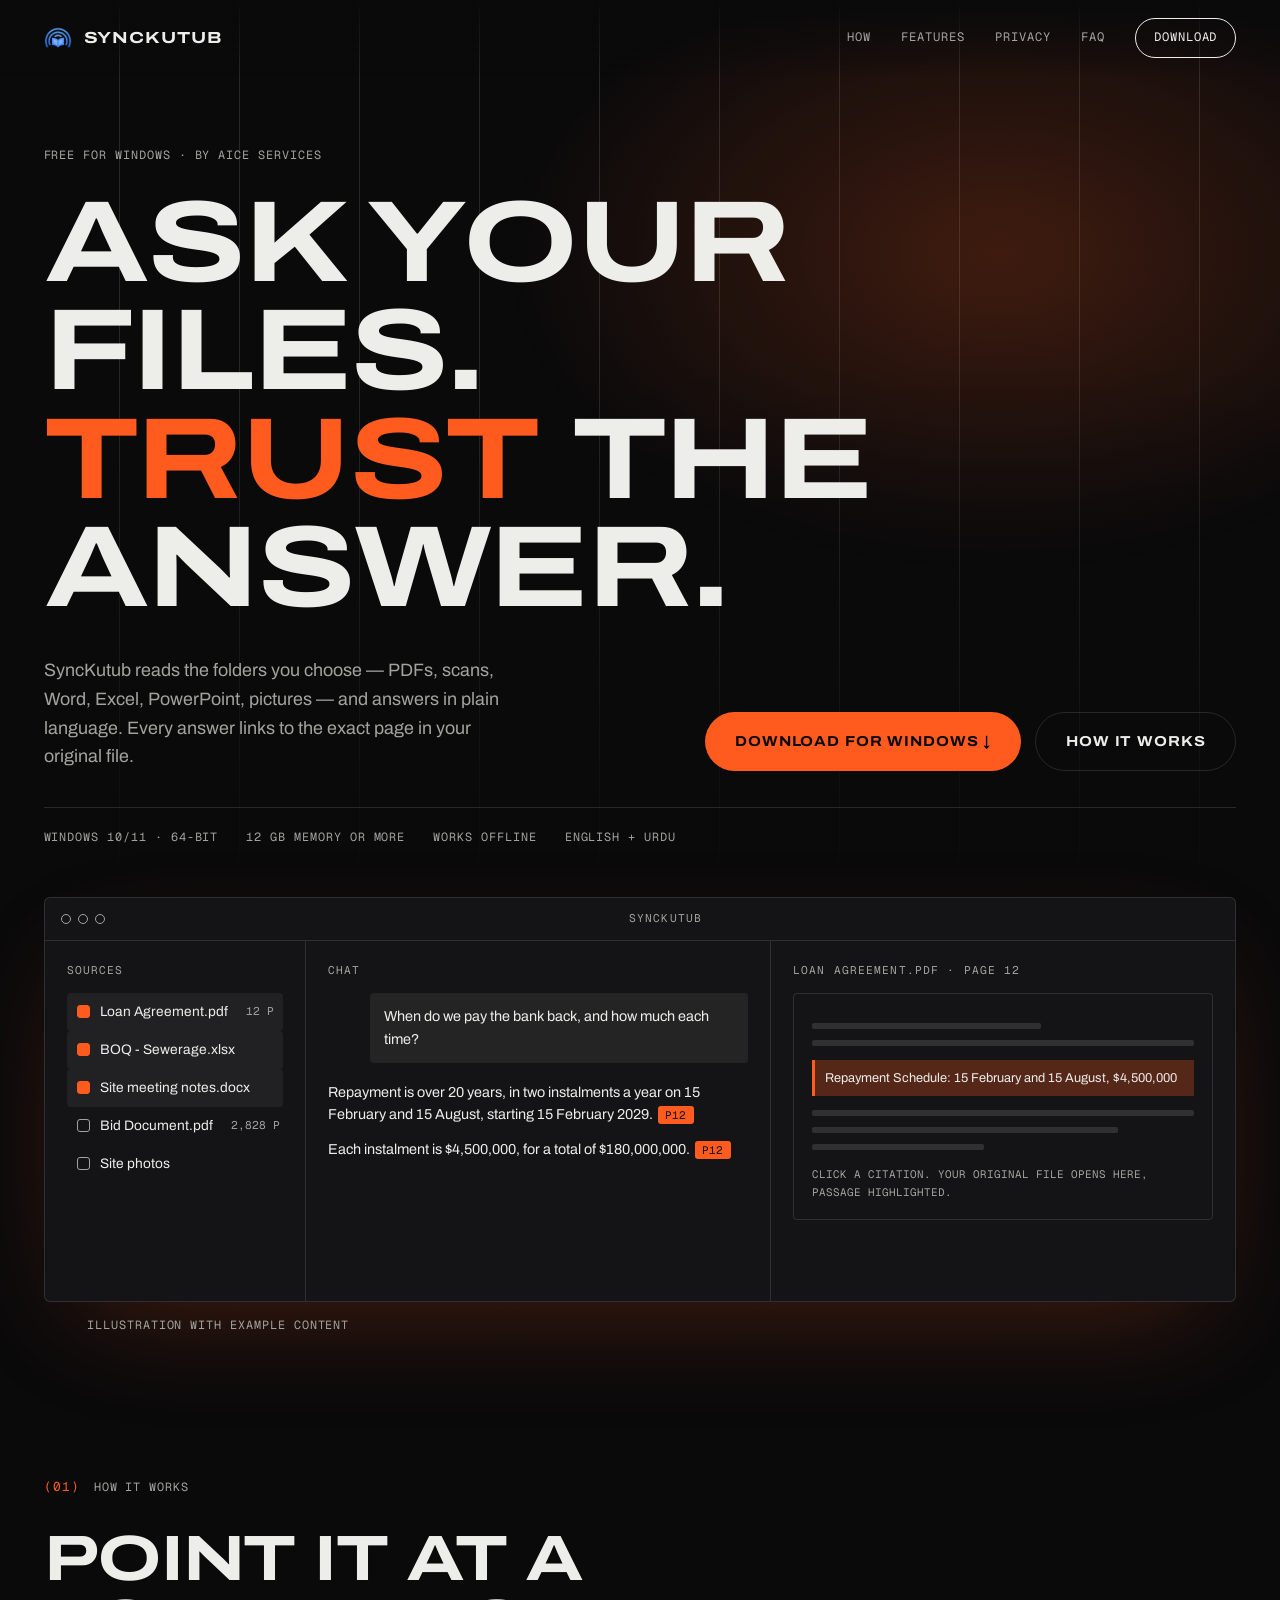
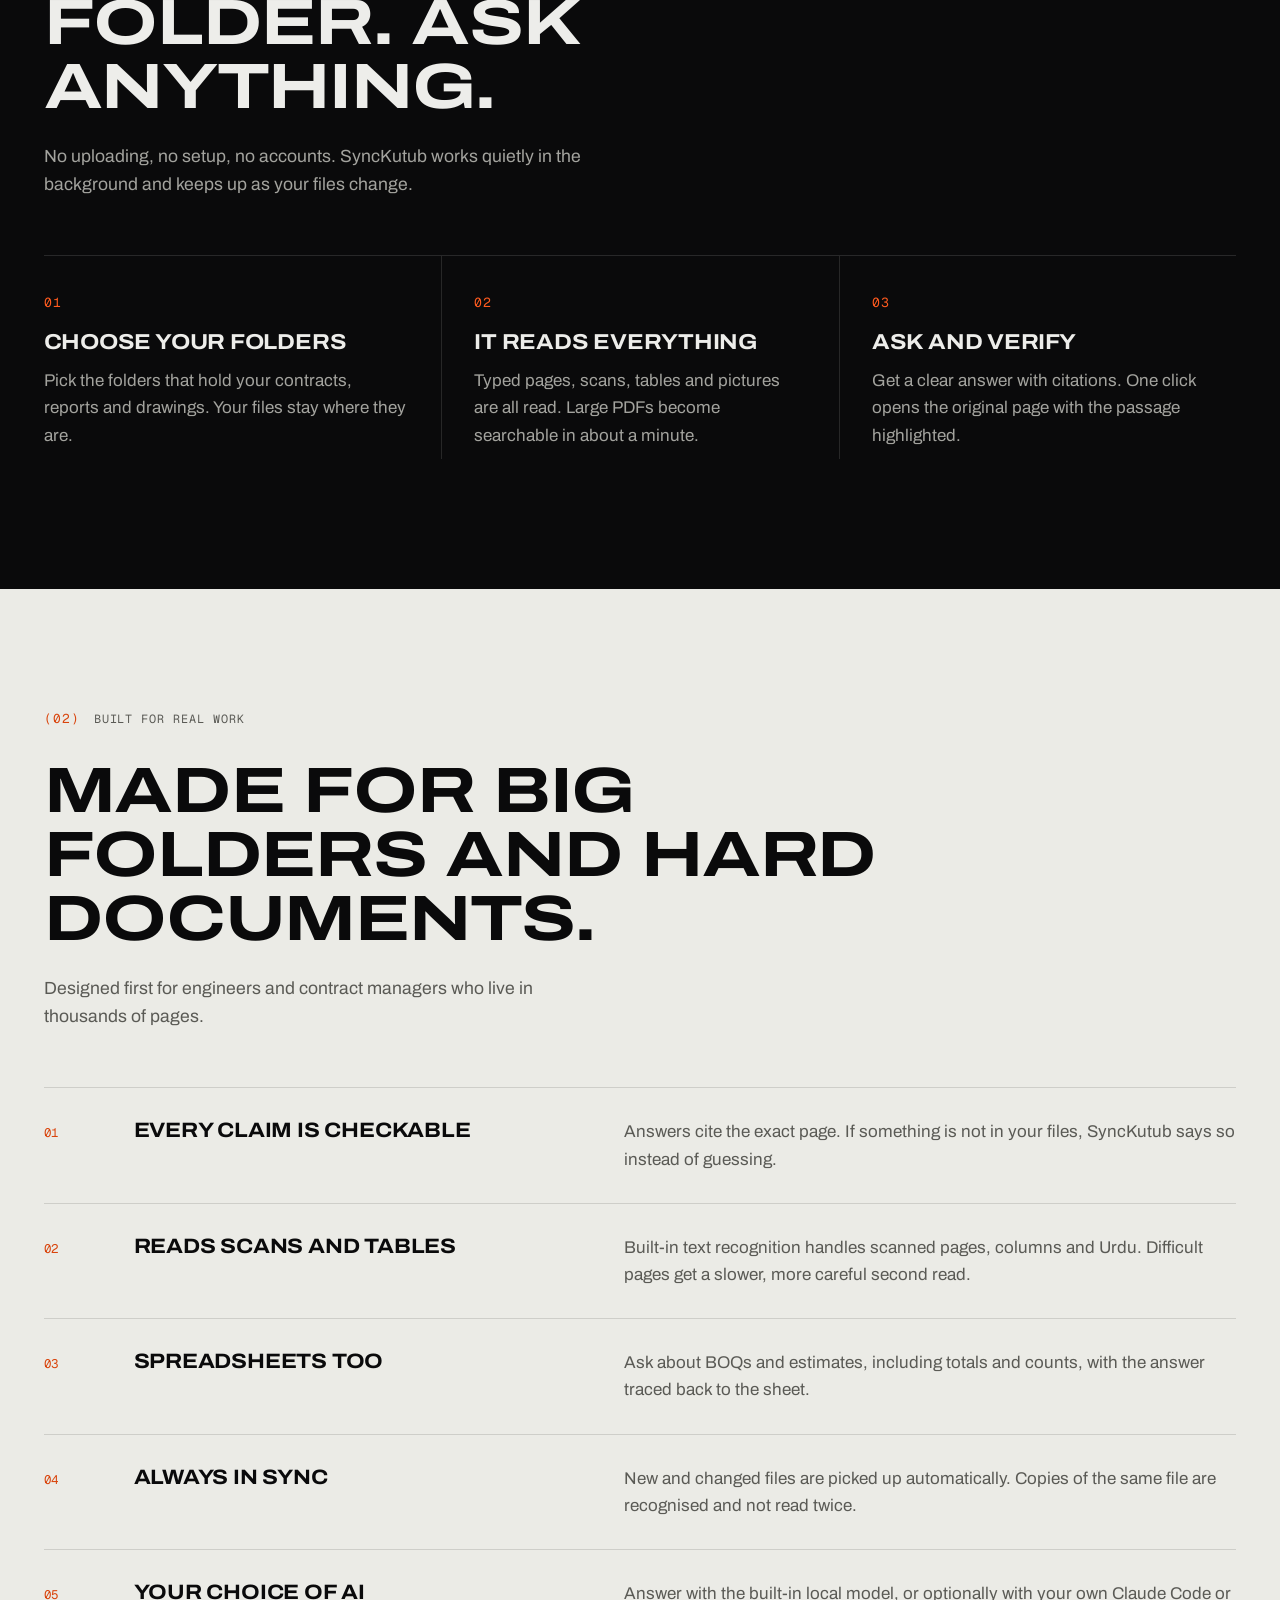
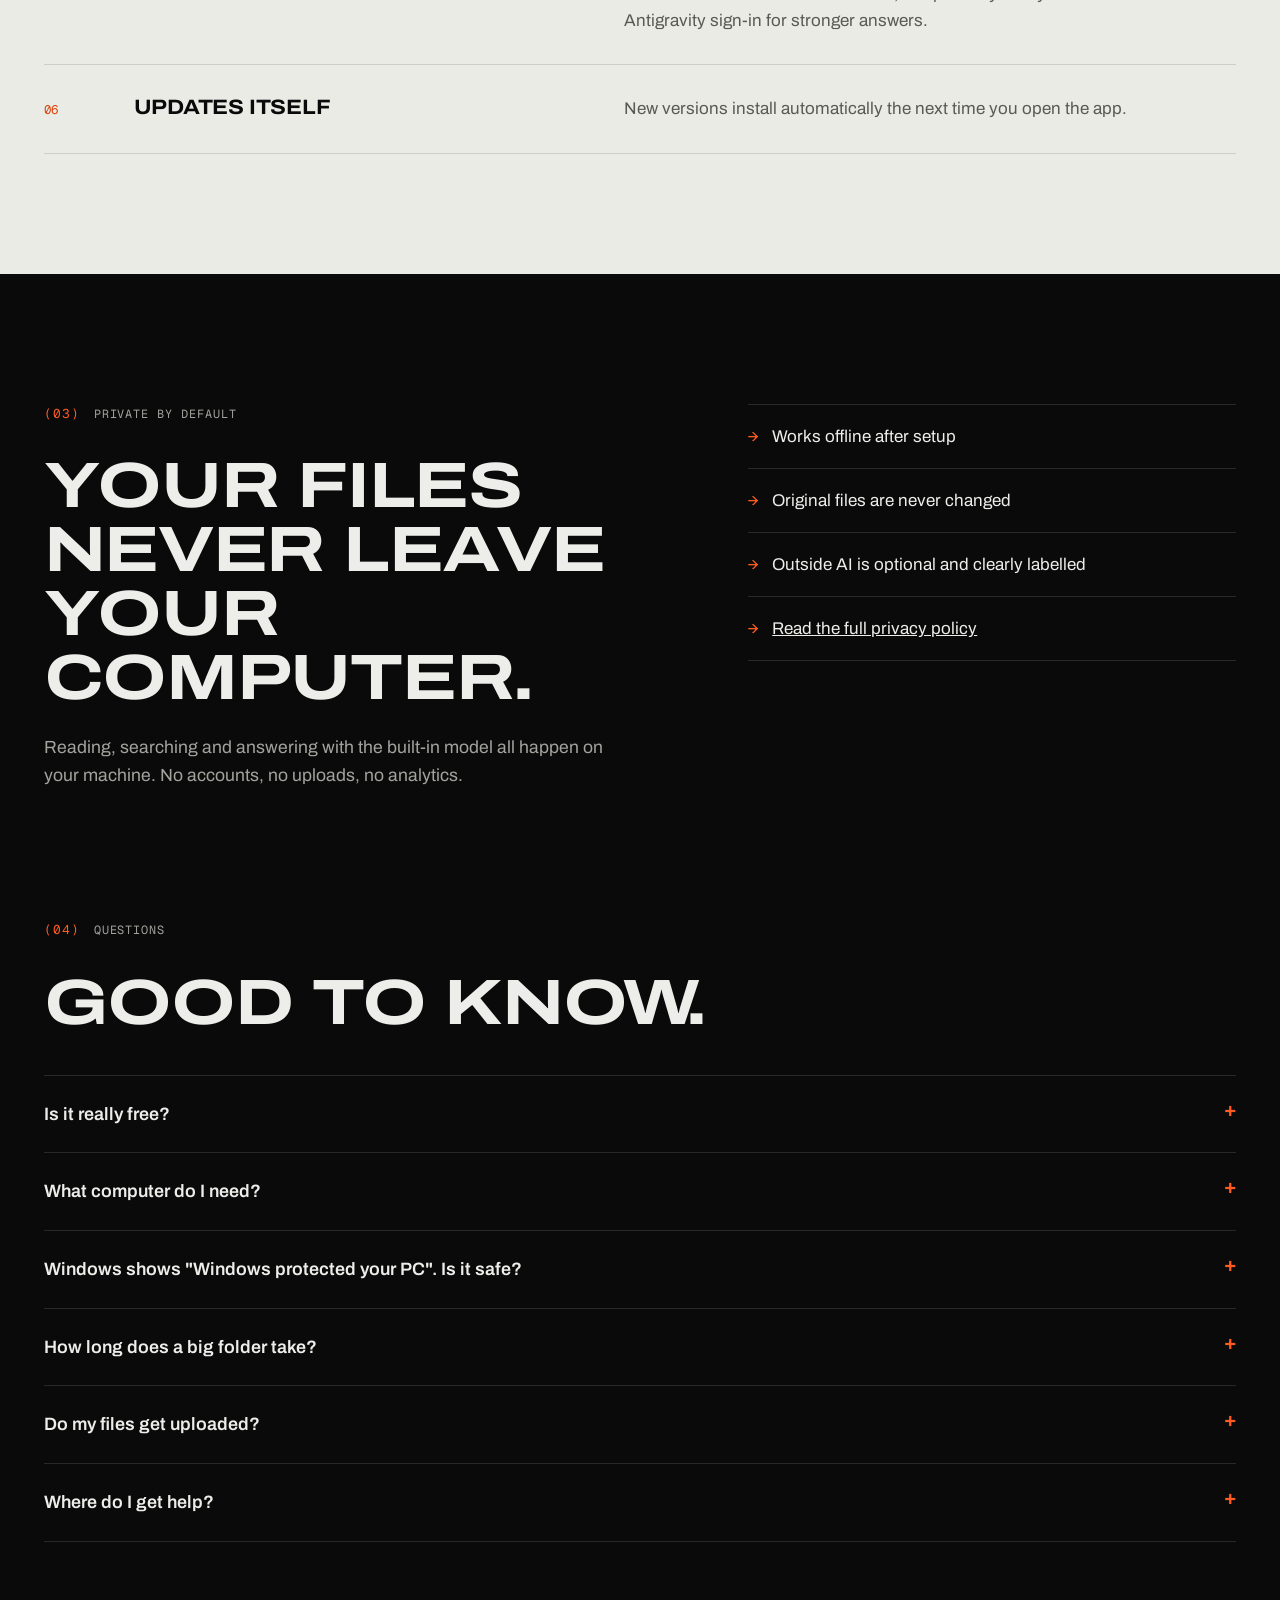
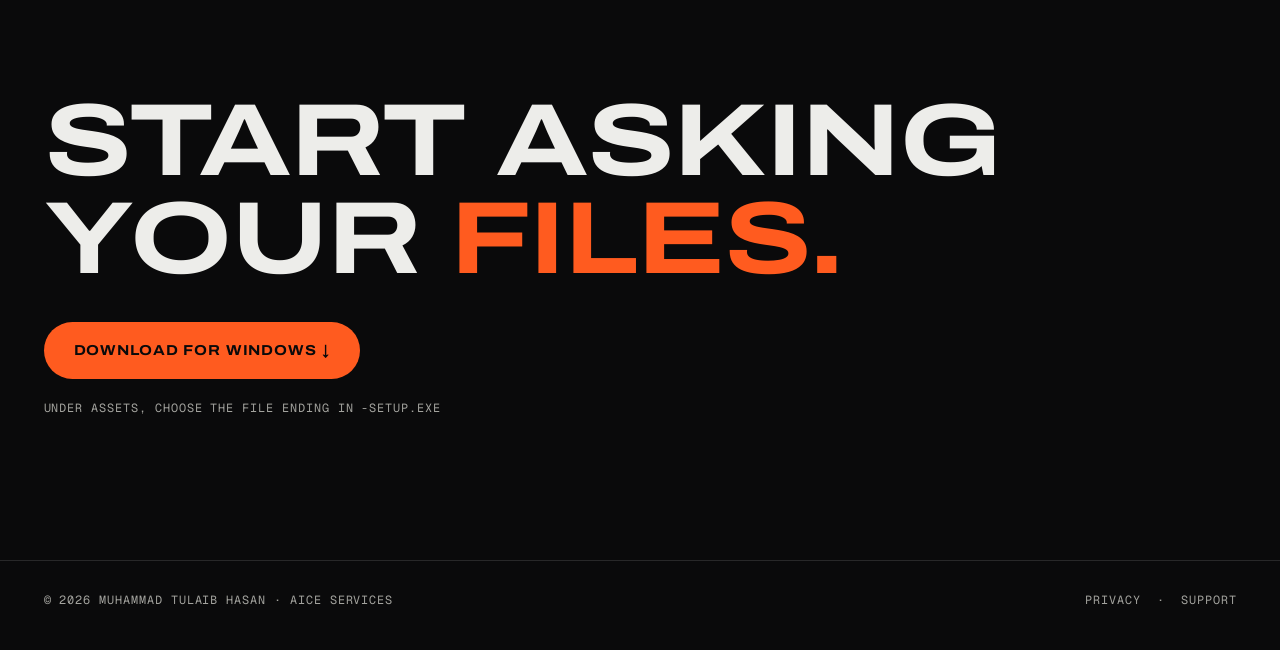
==== commit 9cd85199: "Landing page in the AICE Services style Co-Authored-By: Claude Sonnet 5.5 <noreply@anthropic.com>" ====
--- a/synckutub/index.html
+++ b/synckutub/index.html
@@ -1,90 +1,98 @@
 <!doctype html><html lang="en"><head><meta charset="utf-8"><meta name="viewport" content="width=device-width,initial-scale=1">
 <title>SyncKutub - ask questions of your own files</title>
 <meta name="description" content="A free Windows app that answers questions from your own files, with clickable citations that open the exact page, highlighted.">
-<meta property="og:title" content="SyncKutub"><meta property="og:description" content="Ask questions of your own files. Check every answer in one click.">
-<link rel="icon" href="icon-1024.png"><link rel="stylesheet" href="style.css?v=3"></head><body>
+<meta name="theme-color" content="#0a0a0b">
+<meta property="og:title" content="SyncKutub"><meta property="og:description" content="Ask your own files. Check every answer in one click.">
+<link rel="icon" href="icon-1024.png">
+<link rel="preconnect" href="https://fonts.googleapis.com"><link rel="preconnect" href="https://fonts.gstatic.com" crossorigin>
+<link rel="stylesheet" href="https://fonts.googleapis.com/css2?family=Archivo:wdth,wght@100..125,400..700&family=Geist+Mono:wght@400&display=swap">
+<link rel="stylesheet" href="style.css?v=4"></head><body>
 <header><div class="wrap"><a class="brand" href="./"><img src="icon-1024.png" alt="">SyncKutub</a>
-<nav><a href="#how">How it works</a><a href="#privacy">Privacy</a><a href="#faq">FAQ</a><a class="navbtn" href="https://github.com/tulaibhasan/synckutub-releases/releases/latest">Download</a></nav></div></header>
+<nav><a href="#how">How</a><a href="#features">Features</a><a href="#privacy">Privacy</a><a href="#faq">FAQ</a><a class="navbtn" href="https://github.com/tulaibhasan/synckutub-releases/releases/latest">Download</a></nav></div></header>
 
 <main>
 <section class="hero"><div class="wrap">
-<span class="eyebrow">Free for Windows</span>
-<h1>Ask your files. <em>Trust</em> the answer.</h1>
+<span class="mono">Free for Windows &middot; by AICE Services</span>
+<h1>Ask your files.<br><span>Trust</span> the answer.</h1>
+<div class="row">
 <p class="lead">SyncKutub reads the folders you choose &mdash; PDFs, scans, Word, Excel, PowerPoint, pictures &mdash; and answers in plain language. Every answer links to the exact page in your original file.</p>
-<div class="cta"><a class="btn" href="https://github.com/tulaibhasan/synckutub-releases/releases/latest">Download for Windows</a><a class="btn ghost" href="#how">See how it works</a></div>
-<p class="small">Windows 10/11, 64-bit &middot; 12 GB memory or more &middot; works offline</p>
+<div class="cta"><a class="btn" href="https://github.com/tulaibhasan/synckutub-releases/releases/latest">Download for Windows &darr;</a><a class="btn ghost" href="#how">How it works</a></div>
 </div>
+<div class="meta"><span class="mono">Windows 10/11 &middot; 64-bit</span><span class="mono">12 GB memory or more</span><span class="mono">Works offline</span><span class="mono">English + Urdu</span></div>
+</div></section>
 
 <div class="stage rv"><div class="app" aria-label="Illustration of the SyncKutub window">
 <div class="bar"><i></i><i></i><i></i><span>SyncKutub</span></div>
 <div class="cols">
 <div class="pane srcs"><h5>Sources</h5>
-<div class="src on"><b></b>Loan Agreement.pdf<small>12 p</small></div>
+<div class="src on"><b></b>Loan Agreement.pdf<small>12 P</small></div>
 <div class="src on"><b></b>BOQ - Sewerage.xlsx</div>
 <div class="src on"><b></b>Site meeting notes.docx</div>
-<div class="src"><b></b>Bid Document.pdf<small>2,828 p</small></div>
+<div class="src"><b></b>Bid Document.pdf<small>2,828 P</small></div>
 <div class="src"><b></b>Site photos</div></div>
 <div class="pane"><h5>Chat</h5>
 <div class="q">When do we pay the bank back, and how much each time?</div>
-<div class="ans"><p>Repayment is over 20 years, in two instalments a year on 15 February and 15 August, starting 15 February 2029.<span class="cite">p12</span></p>
-<p>Each instalment is $4,500,000, for a total of $180,000,000.<span class="cite">p12</span></p></div></div>
-<div class="pane pg"><h5>Loan Agreement.pdf &middot; page 12</h5>
+<div class="ans"><p>Repayment is over 20 years, in two instalments a year on 15 February and 15 August, starting 15 February 2029.<span class="cite">P12</span></p>
+<p>Each instalment is $4,500,000, for a total of $180,000,000.<span class="cite">P12</span></p></div></div>
+<div class="pane pg"><h5>Loan Agreement.pdf &middot; Page 12</h5>
 <div class="page"><div class="ln" style="width:60%"></div><div class="ln"></div>
 <mark>Repayment Schedule: 15 February and 15 August, $4,500,000</mark>
 <div class="ln"></div><div class="ln" style="width:80%"></div><div class="ln" style="width:45%"></div>
-<div class="cap">Click a citation and your original file opens here, with the passage highlighted.</div></div></div>
+<div class="cap">CLICK A CITATION. YOUR ORIGINAL FILE OPENS HERE, PASSAGE HIGHLIGHTED.</div></div></div>
 </div></div>
-<p class="small" style="margin-top:14px">Illustration with example content.</p></div>
-</section>
+<div class="wrap"><p class="mono" style="margin-top:14px">Illustration with example content</p></div></div>
 
 <section class="block" id="how"><div class="wrap">
-<p class="kicker rv">How it works</p>
+<div class="label rv"><b>(01)</b><span class="mono">How it works</span></div>
 <h2 class="big rv">Point it at a folder. Ask anything.</h2>
 <p class="sub rv">No uploading, no setup, no accounts. SyncKutub works quietly in the background and keeps up as your files change.</p>
 <div class="steps rv">
-<div class="step"><div class="n">1</div><h3>Choose your folders</h3><p>Pick the folders that hold your contracts, reports and drawings. Your files stay where they are.</p></div>
-<div class="step"><div class="n">2</div><h3>It reads everything</h3><p>Typed pages, scans, tables and pictures are all read, in English and Urdu. Large PDFs become searchable in about a minute.</p></div>
-<div class="step"><div class="n">3</div><h3>Ask and verify</h3><p>Get a clear answer with citations. One click opens the original page with the passage highlighted.</p></div>
+<div class="step"><div class="n">01</div><h3>Choose your folders</h3><p>Pick the folders that hold your contracts, reports and drawings. Your files stay where they are.</p></div>
+<div class="step"><div class="n">02</div><h3>It reads everything</h3><p>Typed pages, scans, tables and pictures are all read. Large PDFs become searchable in about a minute.</p></div>
+<div class="step"><div class="n">03</div><h3>Ask and verify</h3><p>Get a clear answer with citations. One click opens the original page with the passage highlighted.</p></div>
 </div></div></section>
 
-<section class="block"><div class="wrap">
-<p class="kicker rv">Built for real work</p>
+<section class="paper" id="features"><div class="wrap">
+<div class="label rv"><b>(02)</b><span class="mono">Built for real work</span></div>
 <h2 class="big rv">Made for big folders and hard documents.</h2>
 <p class="sub rv">Designed first for engineers and contract managers who live in thousands of pages.</p>
-<div class="grid">
-<div class="card rv"><div class="ic">&#10003;</div><h3>Every claim is checkable</h3><p>Answers cite the exact page. If something is not in your files, SyncKutub says so instead of guessing.</p></div>
-<div class="card rv"><div class="ic">&#9783;</div><h3>Reads scans and tables</h3><p>Built-in text recognition handles scanned pages, columns, and Urdu. Difficult pages get a slower, more careful second read.</p></div>
-<div class="card rv"><div class="ic">&#9776;</div><h3>Spreadsheets too</h3><p>Ask about BOQs and estimates, including totals and counts, with the answer traced back to the sheet.</p></div>
-<div class="card rv"><div class="ic">&#8635;</div><h3>Always in sync</h3><p>New and changed files are picked up automatically. Copies of the same file are recognised and not read twice.</p></div>
-<div class="card rv"><div class="ic">&#9733;</div><h3>Your choice of AI</h3><p>Answer with the built-in local model, or optionally with your own Claude Code or Antigravity sign-in for stronger answers.</p></div>
-<div class="card rv"><div class="ic">&#8681;</div><h3>Updates itself</h3><p>New versions install automatically the next time you open the app.</p></div>
+<div class="list rv">
+<div class="item"><span class="k">01</span><h3>Every claim is checkable</h3><p>Answers cite the exact page. If something is not in your files, SyncKutub says so instead of guessing.</p></div>
+<div class="item"><span class="k">02</span><h3>Reads scans and tables</h3><p>Built-in text recognition handles scanned pages, columns and Urdu. Difficult pages get a slower, more careful second read.</p></div>
+<div class="item"><span class="k">03</span><h3>Spreadsheets too</h3><p>Ask about BOQs and estimates, including totals and counts, with the answer traced back to the sheet.</p></div>
+<div class="item"><span class="k">04</span><h3>Always in sync</h3><p>New and changed files are picked up automatically. Copies of the same file are recognised and not read twice.</p></div>
+<div class="item"><span class="k">05</span><h3>Your choice of AI</h3><p>Answer with the built-in local model, or optionally with your own Claude Code or Antigravity sign-in for stronger answers.</p></div>
+<div class="item"><span class="k">06</span><h3>Updates itself</h3><p>New versions install automatically the next time you open the app.</p></div>
 </div></div></section>
 
-<section class="block" id="privacy"><div class="wrap"><div class="privacy rv">
-<div><p class="kicker">Private by default</p><h2>Your files never leave your computer.</h2><p>Reading, searching and answering with the built-in model all happen on your machine. There are no accounts, no uploads and no analytics.</p></div>
-<ul><li><b>&#10003;</b>Works offline after setup</li><li><b>&#10003;</b>Original files are never changed</li><li><b>&#10003;</b>Outside AI is strictly optional and clearly labelled</li><li><b>&#10003;</b><span><a href="privacy.html" style="color:inherit">Read the full privacy policy</a></span></li></ul>
+<section class="block" id="privacy"><div class="wrap"><div class="priv">
+<div class="rv"><div class="label"><b>(03)</b><span class="mono">Private by default</span></div>
+<h2 class="big">Your files never leave your computer.</h2>
+<p class="sub" style="margin-bottom:0">Reading, searching and answering with the built-in model all happen on your machine. No accounts, no uploads, no analytics.</p></div>
+<ul class="rv"><li><b>&rarr;</b>Works offline after setup</li><li><b>&rarr;</b>Original files are never changed</li><li><b>&rarr;</b>Outside AI is optional and clearly labelled</li><li><b>&rarr;</b><a href="privacy.html">Read the full privacy policy</a></li></ul>
 </div></div></section>
 
 <section class="block" id="faq"><div class="wrap">
-<p class="kicker rv">Questions</p><h2 class="big rv">Good to know.</h2>
-<div class="faq rv" style="margin-top:30px">
+<div class="label rv"><b>(04)</b><span class="mono">Questions</span></div>
+<h2 class="big rv">Good to know.</h2>
+<div class="faq rv" style="margin-top:40px">
 <details><summary>Is it really free?</summary><p>Yes. SyncKutub is free to download and use.</p></details>
 <details><summary>What computer do I need?</summary><p>Windows 10 or 11 (64-bit) with at least 12 GB of memory. 16 GB or more is recommended; with 12 to 16 GB, answers are slower.</p></details>
 <details><summary>Windows shows "Windows protected your PC". Is it safe?</summary><p>This warning appears for new apps from small publishers. Click <b>More info</b>, then <b>Run anyway</b>. The installer is published openly on GitHub.</p></details>
 <details><summary>How long does a big folder take?</summary><p>It works in the background and files become searchable one by one. A large PDF is searchable by words in about a minute; scanned and image-heavy folders take longer.</p></details>
 <details><summary>Do my files get uploaded?</summary><p>No. Only if you choose Claude Code or Antigravity as the answering tool are the short passages for your question sent to that service, under your own sign-in. The app tells you when this is on.</p></details>
-<details><summary>Where do I get help?</summary><p>See the <a href="support.html">support page</a>.</p></details>
+<details><summary>Where do I get help?</summary><p>See the <a href="support.html" style="color:var(--signal)">support page</a>.</p></details>
 </div></div></section>
 
 <section class="final"><div class="wrap rv">
-<h2>Start asking your files.</h2><p>Free, private, and ready in minutes.</p>
-<a class="btn" href="https://github.com/tulaibhasan/synckutub-releases/releases/latest">Download for Windows</a>
-<p class="small" style="margin-top:16px">Under Assets, choose the file ending in <code>-setup.exe</code>.</p></div></section>
+<h2>Start asking<br>your <span>files.</span></h2>
+<a class="btn" href="https://github.com/tulaibhasan/synckutub-releases/releases/latest">Download for Windows &darr;</a>
+<p class="mono" style="margin-top:20px">Under Assets, choose the file ending in -setup.exe</p></div></section>
 </main>
 
-<footer><div class="wrap"><span>&copy; 2026 Muhammad Tulaib Hasan</span><span><a href="privacy.html">Privacy</a> &middot; <a href="support.html">Support</a></span></div></footer>
+<footer><div class="wrap"><span class="mono">&copy; 2026 Muhammad Tulaib Hasan &middot; <a href="https://aiceservices.com">AICE Services</a></span><span class="mono"><a href="privacy.html">Privacy</a> &nbsp;&middot;&nbsp; <a href="support.html">Support</a></span></div></footer>
 <script>
 var els=document.querySelectorAll('.rv');
-if('IntersectionObserver' in window){var io=new IntersectionObserver(function(e){e.forEach(function(x){if(x.isIntersecting){x.target.classList.add('in');io.unobserve(x.target)}})},{threshold:.12});els.forEach(function(el){io.observe(el)})}else{els.forEach(function(el){el.classList.add('in')})}
+if('IntersectionObserver' in window){var io=new IntersectionObserver(function(e){e.forEach(function(x){if(x.isIntersecting){x.target.classList.add('in');io.unobserve(x.target)}})},{threshold:.1});els.forEach(function(el){io.observe(el)})}else{els.forEach(function(el){el.classList.add('in')})}
 </script>
 </body></html>
--- a/synckutub/style.css
+++ b/synckutub/style.css
@@ -1,121 +1,134 @@
 :root{
-  --bg:#faf9f6;--bg2:#f2f0ea;--fg:#141413;--mute:#66645e;--line:#e6e3dc;--card:#ffffff;
-  --accent:#c96442;--accent-ink:#ffffff;--blue:#2f6fed;--glow:rgba(201,100,66,.16);--shadow:0 30px 80px -30px rgba(20,20,19,.28);
-  --serif:"Iowan Old Style","Palatino Linotype",Palatino,Georgia,"Times New Roman",serif;
-  --sans:"Segoe UI Variable Text","Segoe UI",system-ui,-apple-system,sans-serif;
+  --bg:#0a0a0b;--bg2:#141416;--fg:#ededea;--dim:#a3a39e;--paper:#ebebe6;--ink:#0a0a0b;--ink-dim:#5a5a55;
+  --line:#ededea21;--line-l:#0a0a0b21;--signal:#ff5b1f;
+  --f:"Archivo",system-ui,-apple-system,"Segoe UI",sans-serif;--mono:"Geist Mono",ui-monospace,SFMono-Regular,Menlo,monospace;
+  --gutter:clamp(18px,3.4vw,52px);--ease:cubic-bezier(.16,1,.3,1);
 }
-@media (prefers-color-scheme:dark){:root{
-  --bg:#141413;--bg2:#1c1c1a;--fg:#f3f1ea;--mute:#a09d94;--line:#2e2d2a;--card:#1f1f1d;
-  --accent:#e07a56;--glow:rgba(224,122,86,.14);--shadow:0 30px 80px -30px rgba(0,0,0,.8);--blue:#6b9bff}}
 *{box-sizing:border-box}
-html{scroll-behavior:smooth}
-body{margin:0;background:var(--bg);color:var(--fg);font:17px/1.65 var(--sans);-webkit-font-smoothing:antialiased}
-.wrap{max-width:1080px;margin:0 auto;padding:0 24px}
-a{color:var(--accent)}
+html{scroll-behavior:smooth;color-scheme:dark}
+body{margin:0;background:var(--bg);color:var(--fg);font:400 17px/1.6 var(--f);-webkit-font-smoothing:antialiased}
+a{color:inherit}
+.wrap{max-width:1320px;margin:0 auto;padding:0 var(--gutter)}
+.mono{font-family:var(--mono);font-size:.74rem;letter-spacing:.08em;text-transform:uppercase;color:var(--dim)}
 /* header */
-header{position:sticky;top:0;z-index:20;background:color-mix(in srgb,var(--bg) 82%,transparent);backdrop-filter:blur(14px);-webkit-backdrop-filter:blur(14px);border-bottom:1px solid var(--line)}
-header .wrap{display:flex;align-items:center;justify-content:space-between;height:64px}
-header a.brand{display:flex;align-items:center;gap:10px;font-weight:600;color:var(--fg);text-decoration:none;font-size:1.05rem;letter-spacing:-.01em}
-header a.brand img{width:30px;height:30px;border-radius:8px}
-nav{display:flex;align-items:center;gap:26px}
-nav a{color:var(--mute);text-decoration:none;font-size:.95rem}
+header{position:fixed;top:0;left:0;right:0;z-index:30;background:linear-gradient(var(--bg),transparent)}
+header .wrap{display:flex;align-items:center;justify-content:space-between;height:76px}
+.brand{display:flex;align-items:center;gap:12px;text-decoration:none;font-weight:700;letter-spacing:.06em;text-transform:uppercase;font-size:1rem;font-stretch:125%}
+.brand img{width:28px;height:28px;border-radius:7px}
+nav{display:flex;align-items:center;gap:30px}
+nav a{text-decoration:none;font-family:var(--mono);font-size:.76rem;letter-spacing:.08em;text-transform:uppercase;color:var(--dim)}
 nav a:hover{color:var(--fg)}
-nav a.navbtn{background:var(--fg);color:var(--bg);padding:8px 16px;border-radius:999px;font-weight:600}
-nav a.navbtn:hover{color:var(--bg);opacity:.88}
+nav a.navbtn{color:var(--fg);border:1px solid var(--fg);padding:9px 18px;border-radius:999px}
+nav a.navbtn:hover{background:var(--fg);color:var(--ink)}
 /* buttons */
-.btn{display:inline-flex;align-items:center;gap:8px;background:var(--accent);color:var(--accent-ink);padding:15px 28px;border-radius:999px;text-decoration:none;font-weight:600;font-size:1.02rem;box-shadow:0 10px 30px -10px var(--accent);transition:transform .15s,box-shadow .15s}
-.btn:hover{transform:translateY(-2px)}
-.btn.ghost{background:transparent;color:var(--fg);box-shadow:none;border:1px solid var(--line)}
-.btn.ghost:hover{border-color:var(--mute)}
-.small{font-size:.9rem;color:var(--mute)}
+.btn{display:inline-flex;align-items:center;gap:10px;background:var(--signal);color:#0a0a0b;padding:17px 30px;border-radius:999px;text-decoration:none;font-weight:700;font-size:.9rem;letter-spacing:.06em;text-transform:uppercase;font-stretch:112%;transition:transform .25s var(--ease)}
+.btn:hover{transform:translateY(-3px)}
+.btn.ghost{background:transparent;color:var(--fg);border:1px solid var(--line)}
+.btn.ghost:hover{border-color:var(--fg)}
 /* hero */
-.hero{position:relative;text-align:center;padding:110px 0 70px;overflow:hidden}
-.hero::before{content:"";position:absolute;inset:-200px 0 auto 0;height:700px;background:radial-gradient(ellipse 60% 60% at 50% 30%,var(--glow),transparent 70%);pointer-events:none}
-.eyebrow{display:inline-block;font-size:.85rem;letter-spacing:.08em;text-transform:uppercase;color:var(--mute);border:1px solid var(--line);padding:6px 14px;border-radius:999px;margin-bottom:28px;background:var(--card)}
-.hero h1{position:relative;font-family:var(--serif);font-weight:500;font-size:clamp(2.6rem,6.4vw,5rem);line-height:1.05;letter-spacing:-.025em;margin:0 auto 24px;max-width:15ch}
-.hero h1 em{font-style:italic;color:var(--accent)}
-.hero .lead{position:relative;color:var(--mute);font-size:1.22rem;max-width:620px;margin:0 auto 38px}
-.cta{position:relative;display:flex;gap:14px;justify-content:center;flex-wrap:wrap}
-.hero .small{position:relative;margin-top:18px}
-/* app mock */
-.stage{position:relative;max-width:980px;margin:70px auto 0;padding:0 24px}
-.app{background:var(--card);border:1px solid var(--line);border-radius:18px;box-shadow:var(--shadow);overflow:hidden;text-align:left;font-size:.92rem}
-.bar{display:flex;align-items:center;gap:7px;padding:12px 16px;border-bottom:1px solid var(--line);background:var(--bg2)}
-.bar i{width:11px;height:11px;border-radius:50%;background:var(--line);display:block}
-.bar span{margin:0 auto;color:var(--mute);font-size:.8rem}
-.cols{display:grid;grid-template-columns:250px 1fr 1fr}
-.pane{padding:18px;min-height:380px}
+.hero{position:relative;min-height:100vh;display:flex;flex-direction:column;justify-content:flex-end;padding:140px 0 60px;overflow:hidden}
+.hero::before{content:"";position:absolute;inset:0;background:
+  radial-gradient(ellipse 55% 50% at 78% 28%,rgba(255,91,31,.22),transparent 70%),
+  repeating-linear-gradient(90deg,transparent 0 119px,var(--line) 119px 120px);
+  mask-image:linear-gradient(#000 40%,transparent);-webkit-mask-image:linear-gradient(#000 40%,transparent);pointer-events:none}
+.hero .wrap{position:relative;width:100%}
+.hero h1{font-weight:700;font-stretch:125%;text-transform:uppercase;font-size:clamp(2.5rem,9vw,8.4rem);line-height:.94;letter-spacing:-.02em;margin:22px 0 34px}
+.hero h1 span{color:var(--signal)}
+.hero .row{display:flex;justify-content:space-between;align-items:flex-end;gap:40px;flex-wrap:wrap}
+.hero .lead{max-width:480px;color:var(--dim);font-size:1.12rem;margin:0}
+.cta{display:flex;gap:14px;flex-wrap:wrap}
+.hero .meta{margin-top:36px;display:flex;gap:28px;flex-wrap:wrap;padding-top:20px;border-top:1px solid var(--line)}
+/* section scaffolding */
+section.block{padding:130px 0 0}
+.label{display:flex;align-items:baseline;gap:14px;margin-bottom:30px}
+.label b{font-family:var(--mono);font-weight:400;color:var(--signal);font-size:.8rem;letter-spacing:.08em}
+h2.big{font-weight:700;font-stretch:125%;text-transform:uppercase;font-size:clamp(1.9rem,5vw,4.2rem);line-height:1;letter-spacing:-.02em;margin:0 0 24px;max-width:18ch}
+.sub{color:var(--dim);max-width:560px;font-size:1.1rem;margin:0 0 56px}
+/* app window */
+.stage{margin-top:-10px;padding:0 var(--gutter);max-width:1320px;margin-left:auto;margin-right:auto}
+.app{background:var(--bg2);border:1px solid var(--line);border-radius:6px;overflow:hidden;font-size:.9rem;box-shadow:0 40px 120px -40px rgba(255,91,31,.28)}
+.bar{display:flex;align-items:center;gap:7px;padding:12px 16px;border-bottom:1px solid var(--line)}
+.bar i{width:10px;height:10px;border-radius:50%;border:1px solid var(--dim);display:block}
+.bar span{margin:0 auto;font-family:var(--mono);font-size:.7rem;letter-spacing:.1em;text-transform:uppercase;color:var(--dim)}
+.cols{display:grid;grid-template-columns:260px 1fr 1fr}
+.pane{padding:22px;min-height:360px}
 .pane+.pane{border-left:1px solid var(--line)}
-.pane h5{margin:0 0 12px;font-size:.72rem;letter-spacing:.09em;text-transform:uppercase;color:var(--mute);font-weight:600}
-.src{display:flex;align-items:center;gap:9px;padding:7px 8px;border-radius:8px;color:var(--fg)}
-.src.on{background:var(--bg2)}
-.src b{width:15px;height:15px;border-radius:4px;border:1.5px solid var(--line);display:inline-block;flex:none}
-.src.on b{background:var(--accent);border-color:var(--accent)}
-.src{white-space:nowrap;overflow:hidden;text-overflow:ellipsis;font-size:.86rem}
-.src small{color:var(--mute);margin-left:auto;padding-left:8px}
-.q{background:var(--bg2);border-radius:14px;padding:11px 14px;margin-bottom:14px;max-width:92%;margin-left:auto}
-.ans p{margin:0 0 10px;line-height:1.55}
-.cite{display:inline-block;font-size:.72rem;font-weight:600;background:color-mix(in srgb,var(--accent) 16%,transparent);color:var(--accent);padding:1px 7px;border-radius:6px;margin-left:2px}
-.page{background:var(--bg2);border-radius:10px;padding:16px;font-size:.78rem;color:var(--mute);line-height:1.7}
-.page .ln{height:7px;border-radius:4px;background:var(--line);margin:9px 0}
-.page mark{background:color-mix(in srgb,#ffd84d 70%,transparent);color:var(--fg);padding:2px 3px;border-radius:3px;display:inline-block}
-.page .cap{font-size:.72rem;margin-top:12px;color:var(--mute)}
-/* sections */
-section.block{padding:110px 0 0}
-.kicker{font-size:.85rem;letter-spacing:.09em;text-transform:uppercase;color:var(--accent);font-weight:600;margin:0 0 14px}
-h2.big{font-family:var(--serif);font-weight:500;font-size:clamp(2rem,4.4vw,3.2rem);line-height:1.1;letter-spacing:-.02em;margin:0 0 18px;max-width:20ch}
-.sub{color:var(--mute);font-size:1.15rem;max-width:620px;margin:0 0 50px}
-.steps{display:grid;grid-template-columns:repeat(3,1fr);gap:0;border:1px solid var(--line);border-radius:20px;overflow:hidden;background:var(--card)}
-.step{padding:34px 30px}
-.step+.step{border-left:1px solid var(--line)}
-.step .n{font-family:var(--serif);font-size:2.6rem;color:var(--accent);line-height:1}
-.step h3{margin:14px 0 8px;font-size:1.2rem;letter-spacing:-.01em}
-.step p{margin:0;color:var(--mute)}
-.grid{display:grid;grid-template-columns:repeat(3,1fr);gap:18px}
-.card{background:var(--card);border:1px solid var(--line);border-radius:18px;padding:28px;transition:transform .2s,border-color .2s}
-.card:hover{transform:translateY(-4px);border-color:var(--mute)}
-.card .ic{width:42px;height:42px;border-radius:12px;background:color-mix(in srgb,var(--accent) 14%,transparent);color:var(--accent);display:grid;place-items:center;font-size:1.2rem;margin-bottom:18px}
-.card h3{margin:0 0 8px;font-size:1.15rem;letter-spacing:-.01em}
-.card p{margin:0;color:var(--mute);font-size:.98rem}
-.privacy{background:var(--fg);color:var(--bg);border-radius:28px;padding:70px 56px;display:grid;grid-template-columns:1.2fr 1fr;gap:50px;align-items:center}
-.privacy h2{font-family:var(--serif);font-weight:500;font-size:clamp(1.9rem,3.8vw,2.8rem);line-height:1.12;letter-spacing:-.02em;margin:0 0 16px}
-.privacy p{margin:0;opacity:.72;font-size:1.08rem}
-.privacy ul{list-style:none;margin:0;padding:0}
-.privacy li{padding:14px 0;border-bottom:1px solid color-mix(in srgb,var(--bg) 18%,transparent);display:flex;gap:12px}
-.privacy li:last-child{border:0}
-.privacy li b{color:var(--accent);flex:none}
-.faq details{border-bottom:1px solid var(--line);padding:20px 0}
-.faq summary{cursor:pointer;font-weight:600;font-size:1.08rem;list-style:none;display:flex;justify-content:space-between;gap:20px}
-.faq summary::after{content:"+";color:var(--mute);font-size:1.4rem;line-height:1}
+.pane h5{margin:0 0 16px;font:400 .7rem var(--mono);letter-spacing:.1em;text-transform:uppercase;color:var(--dim)}
+.src{display:flex;align-items:center;gap:10px;padding:8px 10px;border-radius:4px;white-space:nowrap;overflow:hidden;text-overflow:ellipsis;font-size:.86rem}
+.src.on{background:#ededea0f}
+.src b{width:13px;height:13px;border-radius:3px;border:1px solid var(--dim);flex:none}
+.src.on b{background:var(--signal);border-color:var(--signal)}
+.src small{margin-left:auto;padding-left:8px;font-family:var(--mono);color:var(--dim);font-size:.7rem}
+.q{background:#ededea12;border-radius:4px;padding:12px 14px;margin:0 0 18px auto;max-width:90%}
+.ans p{margin:0 0 12px;line-height:1.55}
+.cite{display:inline-block;font:400 .68rem var(--mono);background:var(--signal);color:#0a0a0b;padding:2px 7px;border-radius:3px;margin-left:5px;letter-spacing:.04em}
+.page{border:1px solid var(--line);border-radius:4px;padding:18px}
+.page .ln{height:6px;background:var(--line);margin:11px 0;border-radius:2px}
+.page mark{display:block;background:rgba(255,91,31,.28);color:var(--fg);padding:8px 10px;border-left:3px solid var(--signal);font-size:.8rem;margin:14px 0}
+.page .cap{font-family:var(--mono);font-size:.68rem;color:var(--dim);margin-top:16px;line-height:1.6}
+/* steps */
+.steps{display:grid;grid-template-columns:repeat(3,1fr);border-top:1px solid var(--line)}
+.step{padding:36px 32px 10px 0}
+.step+.step{padding-left:32px;border-left:1px solid var(--line)}
+.step .n{font-family:var(--mono);color:var(--signal);font-size:.82rem;letter-spacing:.08em}
+.step h3{font-weight:700;font-stretch:112%;text-transform:uppercase;font-size:1.35rem;letter-spacing:-.01em;margin:18px 0 12px;line-height:1.1}
+.step p{margin:0;color:var(--dim)}
+/* paper section */
+.paper{background:var(--paper);color:var(--ink);margin-top:130px;padding:120px 0}
+.paper .sub,.paper .mono{color:var(--ink-dim)}
+.paper .label b{color:#d9440c}
+.list{border-top:1px solid var(--line-l)}
+.item{display:grid;grid-template-columns:70px 1fr 1.3fr;gap:20px;padding:30px 0;border-bottom:1px solid var(--line-l);align-items:baseline;transition:padding .35s var(--ease)}
+.item:hover{padding-left:14px}
+.item .k{font-family:var(--mono);font-size:.78rem;color:#d9440c}
+.item h3{margin:0;font-weight:700;font-stretch:112%;text-transform:uppercase;font-size:1.3rem;letter-spacing:-.01em;line-height:1.1}
+.item p{margin:0;color:var(--ink-dim)}
+/* privacy */
+.priv{display:grid;grid-template-columns:1.3fr 1fr;gap:70px;align-items:start}
+.priv ul{list-style:none;margin:0;padding:0;border-top:1px solid var(--line)}
+.priv li{padding:18px 0;border-bottom:1px solid var(--line);display:flex;gap:14px;color:var(--fg)}
+.priv li b{font-family:var(--mono);color:var(--signal);font-weight:400}
+/* faq */
+.faq{border-top:1px solid var(--line)}
+.faq details{border-bottom:1px solid var(--line);padding:24px 0}
+.faq summary{cursor:pointer;list-style:none;display:flex;justify-content:space-between;gap:24px;font-weight:600;font-size:1.12rem}
+.faq summary::-webkit-details-marker{display:none}
+.faq summary::after{content:"+";font-family:var(--mono);color:var(--signal);font-size:1.3rem;line-height:1}
 .faq details[open] summary::after{content:"\2212"}
-.faq p{color:var(--mute);margin:12px 0 0;max-width:70ch}
-.final{text-align:center;padding:130px 0 40px}
-.final h2{font-family:var(--serif);font-weight:500;font-size:clamp(2.2rem,5vw,3.8rem);line-height:1.08;letter-spacing:-.02em;margin:0 auto 18px;max-width:16ch}
-.final p{color:var(--mute);margin:0 auto 32px;max-width:520px}
-footer{border-top:1px solid var(--line);margin-top:90px;padding:30px 0;color:var(--mute);font-size:.9rem}
-footer .wrap{display:flex;justify-content:space-between;flex-wrap:wrap;gap:10px}
-footer a{color:var(--mute)}
+.faq p{color:var(--dim);margin:14px 0 0;max-width:68ch}
+/* final */
+.final{padding:150px 0 20px}
+.final h2{font-weight:700;font-stretch:125%;text-transform:uppercase;font-size:clamp(2.4rem,8vw,7rem);line-height:.96;letter-spacing:-.02em;margin:0 0 34px}
+.final h2 span{color:var(--signal)}
+footer{margin-top:110px;border-top:1px solid var(--line);padding:30px 0 40px}
+footer .wrap{display:flex;justify-content:space-between;flex-wrap:wrap;gap:12px}
+footer a{text-decoration:none}footer a:hover{color:var(--fg)}
 /* reveal */
-.rv{opacity:0;transform:translateY(22px);transition:opacity .7s ease,transform .7s ease}
+.rv{opacity:0;transform:translateY(26px);transition:opacity .9s var(--ease),transform .9s var(--ease)}
 .rv.in{opacity:1;transform:none}
 @media (prefers-reduced-motion:reduce){.rv{opacity:1;transform:none;transition:none}html{scroll-behavior:auto}}
 /* document pages */
-main.doc{max-width:760px;margin:0 auto;padding:70px 24px 20px}
-main.doc h1{font-family:var(--serif);font-weight:500;font-size:2.8rem;letter-spacing:-.02em;margin:0 0 6px}
-main.doc h2{font-size:1.35rem;margin:38px 0 10px;letter-spacing:-.01em}
-main.doc h3{margin:24px 0 4px;font-size:1.05rem}
+main.doc{max-width:780px;margin:0 auto;padding:150px var(--gutter) 20px}
+main.doc h1{font-weight:700;font-stretch:125%;text-transform:uppercase;font-size:clamp(2rem,5vw,3.4rem);line-height:1;letter-spacing:-.02em;margin:0 0 10px}
+main.doc h2{font-weight:700;font-stretch:112%;text-transform:uppercase;font-size:1.15rem;margin:44px 0 12px;color:var(--signal);letter-spacing:.02em}
+main.doc h3{margin:26px 0 4px;font-size:1.05rem}
 main.doc li{margin:8px 0}
-.note{background:var(--card);border:1px solid var(--line);border-left:4px solid var(--accent);border-radius:10px;padding:14px 18px}
+main.doc p,main.doc li{color:var(--dim)}
+main.doc b{color:var(--fg)}
+main.doc a:not(.btn){color:var(--signal)}
+.small{font-family:var(--mono);font-size:.74rem;color:var(--dim);letter-spacing:.04em}
+.note{border-left:3px solid var(--signal);padding:6px 0 6px 16px}
 /* phone */
 @media (max-width:860px){
+  nav a:not(.navbtn){display:none}
   .cols{grid-template-columns:1fr}
   .pane+.pane{border-left:0;border-top:1px solid var(--line)}
-  .pane{min-height:0}
-  .pane.srcs,.pane.pg{display:none}
-  .steps,.grid{grid-template-columns:1fr}
-  .step+.step{border-left:0;border-top:1px solid var(--line)}
-  .privacy{grid-template-columns:1fr;padding:40px 28px}
-  .hero{padding-top:70px}
-  nav a:not(.navbtn){display:none}
-  section.block{padding-top:80px}
+  .pane{min-height:0}.pane.srcs,.pane.pg{display:none}
+  .steps{grid-template-columns:1fr}
+  .step,.step+.step{padding:30px 0 6px;border-left:0}
+  .step+.step{border-top:1px solid var(--line)}
+  .item{grid-template-columns:44px 1fr;gap:6px 14px}
+  .item p{grid-column:2}
+  .priv{grid-template-columns:1fr;gap:40px}
+  section.block{padding-top:90px}.paper{margin-top:90px;padding:80px 0}
 }
